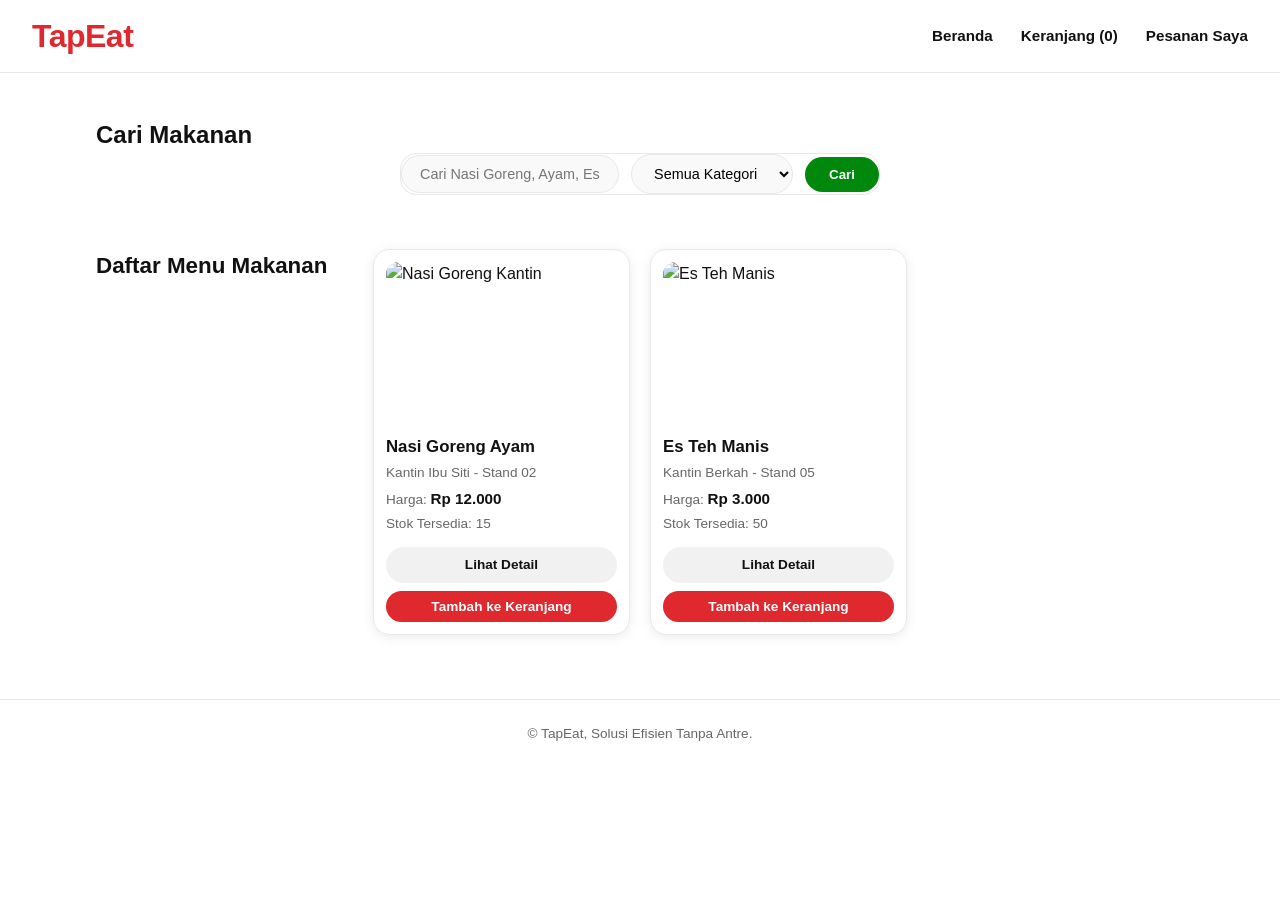
==== index.html @ 522747b7 "html dan css TapEat" ====
<!DOCTYPE html>
<html lang="id">
<head>
    <meta charset="UTF-8">
    <meta name="viewport" content="width=device-width, initial-scale=1.0">
    <title>Pre-Order Kantin Kampus</title>
    <link rel="stylesheet" href="Assets/style.css">
</head>
<body>

    <!-- Header & Navigasi -->
    <header>
        <h1>TapEat</h1>
        <nav>
            <ul>
                <li><a href="index.html">Beranda</a></li>
                <li><a href="keranjang.html">Keranjang (0)</a></li>
                <li><a href="status.html">Pesanan Saya</a></li>
            </ul>
        </nav>
    </header>

    <hr>

    <!-- Main Content -->
    <main>
        <!-- Fitur Search & Filter -->
        <section id="search-filter">
            <h2>Cari Makanan</h2>
            <form>
                <input type="text" placeholder="Cari Nasi Goreng, Ayam, Es Teh...">
                <select name="kategori">
                    <option value="">Semua Kategori</option>
                    <option value="makanan-berat">Makanan Berat</option>
                    <option value="camilan">Camilan</option>
                    <option value="minuman">Minuman</option>
                </select>
                <button type="submit">Cari</button>
            </form>
        </section>

        <br>

        <!-- Daftar Makanan / Katalog -->
        <section id="daftar-makanan">
            <h2>Daftar Menu Makanan</h2>

            <!-- Card Makanan 1 -->
            <article class="food-card">
                <img src="https://via.placeholder.com/150" alt="Nasi Goreng Kantin">
                <h3>Nasi Goreng Ayam</h3>
                <p>Kantin Ibu Siti - Stand 02</p>
                <p>Harga: <strong>Rp 12.000</strong></p>
                <p>Stok Tersedia: 15</p>
                <a href="detail.html">Lihat Detail</a>
                <button type="button">Tambah ke Keranjang</button>
            </article>

            <hr>

            <!-- Card Makanan 2 -->
            <article class="food-card">
                <img src="https://via.placeholder.com/150" alt="Es Teh Manis">
                <h3>Es Teh Manis</h3>
                <p>Kantin Berkah - Stand 05</p>
                <p>Harga: <strong>Rp 3.000</strong></p>
                <p>Stok Tersedia: 50</p>
                <a href="detail.html">Lihat Detail</a>
                <button type="button">Tambah ke Keranjang</button>
            </article>
        </section>
    </main>

    <hr>

    <!-- Footer -->
    <footer>
        <p>&copy; TapEat, Solusi Efisien Tanpa Antre.</p>
    </footer>

</body>
</html>
---- Assets/style.css ----
* {
    margin: 0;
    padding: 0;
    box-sizing: border-box;
    font-family: -apple-system, BlinkMacSystemFont, "Segoe UI", Roboto, Helvetica, Arial, sans-serif;
}

:root {
    --primary-red: #e0292e;       
    --green-accent: #00880c;     
    --text-main: #111111;
    --text-muted: #676767;
    --bg-page: #ffffff;
    --bg-card: #ffffff;
    --border-light: #e8e8e8;
    --shadow-soft: 0 2px 12px rgba(0, 0, 0, 0.08);
}

body {
    background-color: var(--bg-page);
    color: var(--text-main);
    line-height: 1.5;
}

main {
    max-width: 1120px;
    margin: 0 auto;
    padding: 24px 16px;
}

hr {
    display: none; 
}


header {
    background-color: #ffffff;
    padding: 12px 32px;
    border-bottom: 1px solid var(--border-light);
    display: flex;
    justify-content: space-between;
    align-items: center;
    position: sticky;
    top: 0;
    z-index: 100;
}

header h1 {
    color: var(--primary-red);
    font-size: 2 rem;
    font-weight: 800;
    letter-spacing: -0.5px;
}

nav ul {
    display: flex;
    list-style: none;
    gap: 28px;
    align-items: center;
}

nav a {
    text-decoration: none;
    color: var(--text-main);
    font-weight: 600;
    font-size: 0.95rem;
    padding-bottom: 4px;
}

nav a:hover {
    color: var(--primary-red);
    border-bottom: 2px solid var(--primary-red);
}

#search-filter {
    margin: 20px 0 30px 0;
}

#search-filter form {
    display: flex;
    gap: 12px;
    align-items: center;
    background: transparent;
    padding: 0;
    box-shadow: none;
}

input[type="text"],
select {
    padding: 10px 18px;
    border: 1px solid var(--border-light);
    border-radius: 24px; /* Sudut membulat */
    font-size: 0.9rem;
    background-color: #f9f9f9;
    outline: none;
    transition: all 0.2s ease;
}

input[type="text"]:focus,
select:focus {
    background-color: #ffffff;
    border-color: var(--text-muted);
}

#search-filter input[type="text"] {
    flex: 1;
}

#search-filter button {
    background-color: var(--green-accent);
    color: #ffffff;
    border: none;
    padding: 10px 24px;
    border-radius: 24px;
    font-weight: 700;
    cursor: pointer;
}

#daftar-makanan h2 {
    font-size: 1.4rem;
    font-weight: 700;
    margin-bottom: 20px;
}

#daftar-makanan {
    display: grid;
    grid-template-columns: repeat(auto-fill, minmax(240px, 1fr));
    gap: 20px;
}

.food-card {
    background: var(--bg-card);
    border: 1px solid var(--border-light);
    border-radius: 16px; /* Sudut melengkung halus */
    padding: 12px;
    display: flex;
    flex-direction: column;
    box-shadow: var(--shadow-soft);
    transition: transform 0.2s ease;
}

.food-card:hover {
    transform: translateY(-4px);
}

.food-card img {
    width: 100%;
    height: 160px;
    object-fit: cover;
    border-radius: 12px;
    margin-bottom: 12px;
}

.food-card h3 {
    font-size: 1.05rem;
    font-weight: 700;
    color: var(--text-main);
    margin-bottom: 4px;
}

.food-card p {
    font-size: 0.85rem;
    color: var(--text-muted);
    margin-bottom: 4px;
}

.food-card p strong {
    color: var(--text-main);
    font-size: 0.95rem;
}

/* Tombol Aksi di Card */
.food-card a,
.food-card button {
    margin-top: 8px;
    text-align: center;
    padding: 8px 12px;
    border-radius: 20px;
    font-size: 0.85rem;
    font-weight: 600;
    text-decoration: none;
    cursor: pointer;
}

.food-card a {
    background-color: #f1f1f1;
    color: var(--text-main);
}

.food-card button {
    background-color: var(--primary-red);
    color: #ffffff;
    border: none;
}


form {
    background-color: #ffffff;
    padding: 24px;
    border-radius: 16px;
    border: 1px solid var(--border-light);
    box-shadow: var(--shadow-soft);
    max-width: 480px;
    margin: 0 auto;
}

form label {
    font-size: 0.85rem;
    font-weight: 600;
    color: var(--text-muted);
}

input[type="email"],
input[type="password"],
input[type="tel"],
input[type="number"],
input[type="time"],
textarea {
    width: 100%;
    padding: 10px 14px;
    margin-top: 6px;
    border: 1px solid var(--border-light);
    border-radius: 8px;
    font-size: 0.95rem;
    outline: none;
}


table {
    width: 100%;
    border-collapse: collapse;
    background: #ffffff;
    border-radius: 12px;
    overflow: hidden;
    border: 1px solid var(--border-light);
    box-shadow: var(--shadow-soft);
    margin-top: 16px;
}

th, td {
    padding: 14px 16px;
    text-align: left;
    font-size: 0.9rem;
    border-bottom: 1px solid var(--border-light);
}

th {
    background-color: #f8f8f8;
    color: var(--text-muted);
    font-weight: 700;
}

mark {
    background-color: #fff0f0;
    color: var(--primary-red);
    padding: 4px 10px;
    border-radius: 12px;
    font-weight: 600;
    font-size: 0.8rem;
}

footer {
    text-align: center;
    padding: 24px;
    font-size: 0.85rem;
    color: var(--text-muted);
    border-top: 1px solid var(--border-light);
    margin-top: 40px;
}
 /* ==========================================
   8. TAMPILAN KHUSUS HALAMAN LOGIN & REGISTER
   ========================================== */
.login-container {
    max-width: 400px;
    margin: 60px auto;
    padding: 32px 24px;
    background: #ffffff;
    border-radius: 16px;
    border: 1px solid var(--border-light);
    box-shadow: var(--shadow-soft);
    text-align: center;
}

.login-container h2 {
    font-size: 1.5rem;
    font-weight: 700;
    margin-bottom: 20px;
    color: var(--text-main);
}

.login-container form {
    box-shadow: none;
    border: none;
    padding: 0;
    max-width: 100%;
    text-align: left;
}

.login-container form div {
    margin-bottom: 16px;
}

.login-container label {
    display: block;
    font-size: 0.85rem;
    font-weight: 600;
    margin-bottom: 6px;
    color: var(--text-muted);
}

.login-container button {
    width: 100%;
    padding: 12px;
    border-radius: 24px;
    background-color: var(--primary-red);
    color: #ffffff;
    font-weight: 700;
    font-size: 0.95rem;
    border: none;
    cursor: pointer;
    margin-top: 10px;
}

.login-container p {
    margin-top: 16px;
    font-size: 0.85rem;
    color: var(--text-muted);
}

.login-container p a {
    color: var(--green-accent);
    font-weight: 600;
    text-decoration: none;
}

/* ==========================================
   9. TAMPILAN KHUSUS HALAMAN KERANJANG
   ========================================== */
.cart-section {
    background: #ffffff;
    border-radius: 16px;
    border: 1px solid var(--border-light);
    padding: 24px;
    box-shadow: var(--shadow-soft);
    margin-bottom: 24px;
}

.cart-section h2, 
.cart-section h3 {
    font-size: 1.25rem;
    font-weight: 700;
    margin-bottom: 16px;
}

/* Penyesuaian Tabel Keranjang */
.cart-table {
    box-shadow: none;
    border: none;
    margin-top: 0;
}

.cart-table th {
    background-color: #f8f8f8;
    color: var(--text-muted);
    font-weight: 600;
    border-bottom: 1px solid var(--border-light);
}

.cart-table td {
    vertical-align: middle;
}

/* Tombol Hapus di Keranjang */
.btn-delete {
    background-color: #fff0f0;
    color: var(--primary-red);
    border: 1px solid var(--primary-red);
    padding: 6px 12px;
    border-radius: 16px;
    font-size: 0.8rem;
    font-weight: 600;
    cursor: pointer;
}

.btn-delete:hover {
    background-color: var(--primary-red);
    color: #ffffff;
}

/* Form Pre-Order & Pengambilan */
.checkout-form {
    display: grid;
    grid-template-columns: 1fr 1fr;
    gap: 16px;
    box-shadow: none;
    border: none;
    padding: 0;
    max-width: 100%;
}

.checkout-form .form-group-full {
    grid-column: span 2;
}

.checkout-form button[type="submit"] {
    grid-column: span 2;
    background-color: var(--green-accent);
    color: #ffffff;
    padding: 12px;
    border-radius: 24px;
    font-size: 1rem;
    font-weight: 700;
    border: none;
    cursor: pointer;
    margin-top: 10px;
}

/* ==========================================
   10. TAMPILAN KHUSUS HALAMAN DETAIL MAKANAN
   ========================================== */
.detail-container {
    background: #ffffff;
    border-radius: 16px;
    border: 1px solid var(--border-light);
    padding: 24px;
    box-shadow: var(--shadow-soft);
    max-width: 800px;
    margin: 20px auto;
}

.detail-card {
    display: grid;
    grid-template-columns: 300px 1fr;
    gap: 24px;
    align-items: start;
}

.detail-card img {
    width: 100%;
    height: 250px;
    object-fit: cover;
    border-radius: 12px;
}

.detail-info h2 {
    font-size: 1.5rem;
    font-weight: 700;
    margin-bottom: 8px;
    color: var(--text-main);
}

.detail-info p {
    font-size: 0.9rem;
    color: var(--text-muted);
    margin-bottom: 6px;
}

.detail-info p strong {
    color: var(--text-main);
}

.detail-info .price {
    font-size: 1.25rem;
    font-weight: 700;
    color: var(--primary-red);
    margin: 12px 0;
}

/* Form Pemesanan di Detail */
.detail-form {
    margin-top: 16px;
    padding: 0;
    box-shadow: none;
    border: none;
    max-width: 100%;
}

.detail-form .form-group {
    margin-bottom: 12px;
}

.detail-form label {
    display: block;
    font-size: 0.85rem;
    font-weight: 600;
    color: var(--text-muted);
    margin-bottom: 4px;
}

.detail-form button[type="submit"] {
    width: 100%;
    background-color: var(--primary-red);
    color: #ffffff;
    padding: 12px;
    border-radius: 24px;
    font-size: 0.95rem;
    font-weight: 700;
    border: none;
    cursor: pointer;
    margin-top: 10px;
}

/* Responsif untuk Layar HP */
@media (max-width: 600px) {
    .detail-card {
        grid-template-columns: 1fr;
    }
}

/*untuk register page
/* Meratakan teks tombol dan link di bawah form ke tengah */
.login-container p {
    margin-top: 16px;
    font-size: 0.85rem;
    color: var(--text-muted);
    text-align: center; /* Memastikan teks link "Sudah punya akun" di tengah */
}

.login-container h2 {
    font-size: 1.5rem;
    font-weight: 700;
    margin-bottom: 20px;
    color: var(--text-main);
    text-align: center; /* Memastikan judul "Pendaftaran Mahasiswa" di tengah */
}

/* ==========================================
   11. TAMPILAN KHUSUS HALAMAN STATUS PESANAN
   ========================================== */
.status-container {
    background: #ffffff;
    border-radius: 16px;
    border: 1px solid var(--border-light);
    padding: 24px;
    box-shadow: var(--shadow-soft);
    max-width: 850px;
    margin: 20px auto;
}

.status-card {
    border: 1px solid var(--border-light);
    border-radius: 12px;
    padding: 20px;
    margin-bottom: 20px;
    background-color: #fafafa;
}

.status-header {
    display: flex;
    justify-content: space-between;
    align-items: center;
    border-bottom: 1px solid var(--border-light);
    padding-bottom: 12px;
    margin-bottom: 12px;
}

.status-header h3 {
    font-size: 1.1rem;
    font-weight: 700;
}

/* Badge Status Pesanan */
.badge-status {
    padding: 6px 14px;
    border-radius: 20px;
    font-size: 0.8rem;
    font-weight: 700;
}

.badge-pending {
    background-color: #fff3cd;
    color: #856404;
}

.badge-process {
    background-color: #cce5ff;
    color: #004085;
}

.badge-ready {
    background-color: #d4edda;
    color: #155724;
}

.badge-completed {
    background-color: #e2e3e5;
    color: #383d41;
}

/* Timeline/Langkah-Langkah Pesanan */
.order-steps {
    display: flex;
    justify-content: space-between;
    margin: 20px 0;
    position: relative;
}

.step-item {
    text-align: center;
    flex: 1;
    font-size: 0.85rem;
    color: var(--text-muted);
    font-weight: 600;
}

.step-item.active {
    color: var(--green-accent);
}

.step-item .icon {
    width: 32px;
    height: 32px;
    background-color: #e0e0e0;
    border-radius: 50%;
    display: flex;
    align-items: center;
    justify-content: center;
    margin: 0 auto 8px auto;
    font-weight: 700;
    color: #ffffff;
}

.step-item.active .icon {
    background-color: var(--green-accent);
}

/* Detail Rincian Pesanan */
.order-detail-list {
    margin-top: 12px;
    font-size: 0.9rem;
}

.order-detail-list p {
    margin-bottom: 4px;
    color: var(--text-muted);
}

.order-detail-list p strong {
    color: var(--text-main);
}
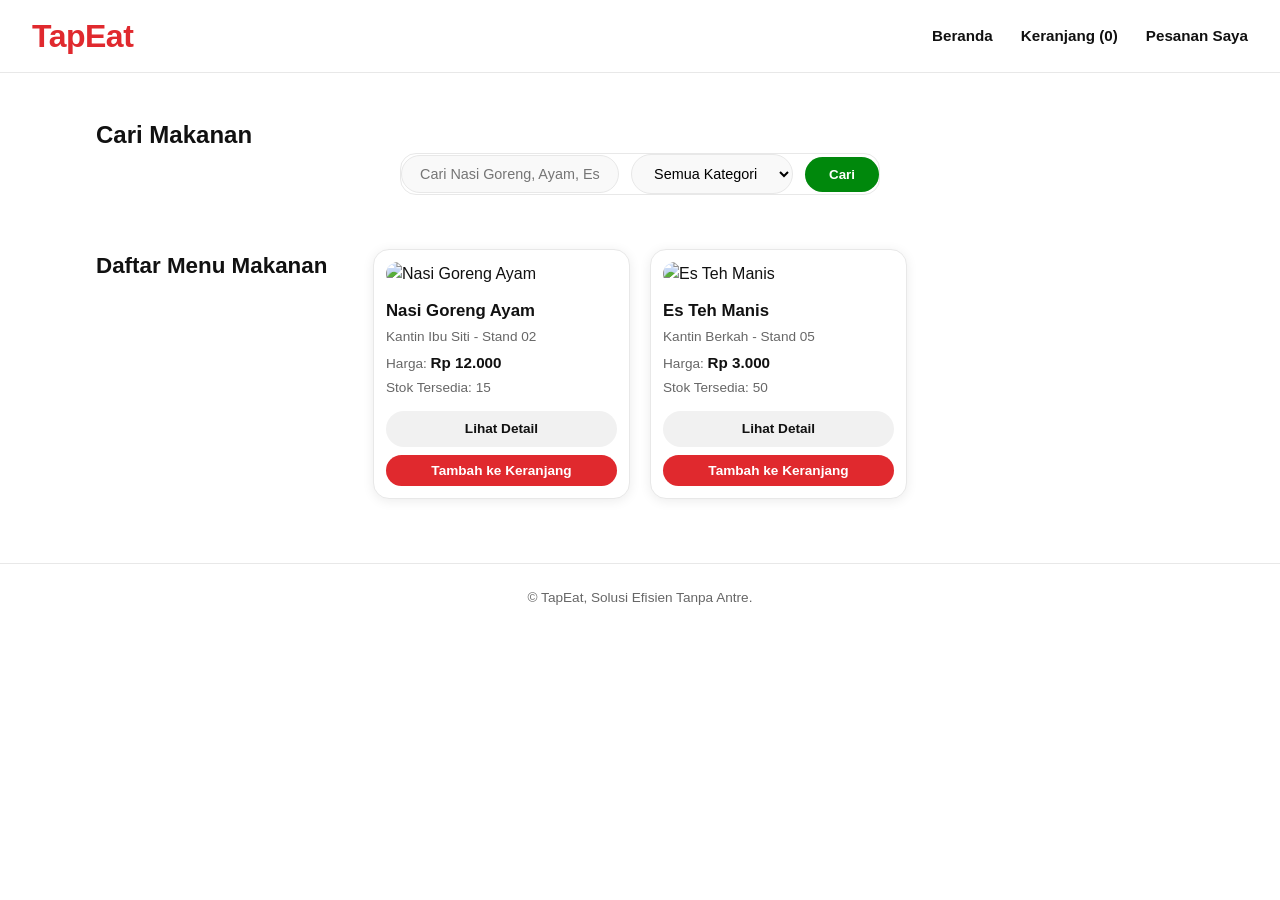
==== commit 0ccba9b6: "revisi dikit" ====
--- a/index.html
+++ b/index.html
@@ -44,10 +44,11 @@
         <!-- Daftar Makanan / Katalog -->
         <section id="daftar-makanan">
             <h2>Daftar Menu Makanan</h2>
-
-            <!-- Card Makanan 1 -->
+            
             <article class="food-card">
-                <img src="https://via.placeholder.com/150" alt="Nasi Goreng Kantin">
+                <figure class="food-image">
+            <img src="assets/images/nasiGoreng.jpg" alt="Nasi Goreng Ayam">
+                </figure>
                 <h3>Nasi Goreng Ayam</h3>
                 <p>Kantin Ibu Siti - Stand 02</p>
                 <p>Harga: <strong>Rp 12.000</strong></p>
@@ -58,9 +59,10 @@
 
             <hr>
 
-            <!-- Card Makanan 2 -->
             <article class="food-card">
-                <img src="https://via.placeholder.com/150" alt="Es Teh Manis">
+                <figure class="food-image">
+                <img src="assets/images/EstehManis.jpg" alt="Es Teh Manis">
+                </figure>
                 <h3>Es Teh Manis</h3>
                 <p>Kantin Berkah - Stand 05</p>
                 <p>Harga: <strong>Rp 3.000</strong></p>
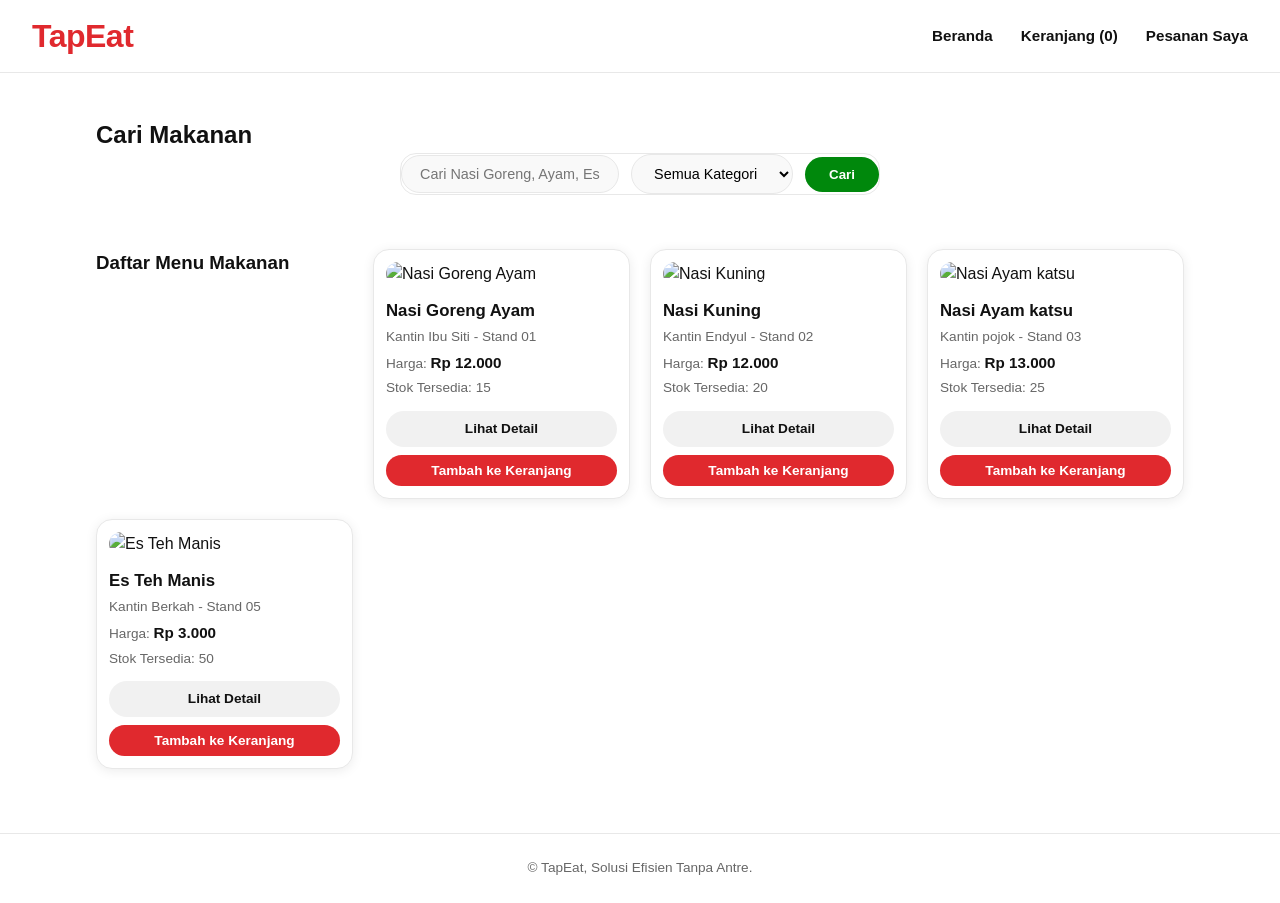
==== commit 5873c274: "revisi dikitt" ====
--- a/index.html
+++ b/index.html
@@ -43,22 +43,45 @@
 
         <!-- Daftar Makanan / Katalog -->
         <section id="daftar-makanan">
-            <h2>Daftar Menu Makanan</h2>
-            
+            <h3>Daftar Menu Makanan</h3>
+
             <article class="food-card">
                 <figure class="food-image">
             <img src="assets/images/nasiGoreng.jpg" alt="Nasi Goreng Ayam">
                 </figure>
                 <h3>Nasi Goreng Ayam</h3>
-                <p>Kantin Ibu Siti - Stand 02</p>
+                <p>Kantin Ibu Siti - Stand 01</p>
                 <p>Harga: <strong>Rp 12.000</strong></p>
                 <p>Stok Tersedia: 15</p>
                 <a href="detail.html">Lihat Detail</a>
                 <button type="button">Tambah ke Keranjang</button>
             </article>
 
+            <article class="food-card">
+                <figure class="food-image">
+            <img src="assets/images/nasiKuning.jpg" alt="Nasi Kuning">
+                </figure>
+                <h3>Nasi Kuning </h3>
+                <p>Kantin Endyul - Stand 02 </p>
+                <p>Harga: <strong>Rp 12.000</strong></p>
+                <p>Stok Tersedia: 20</p>
+                <a href="detail.html">Lihat Detail</a>
+                <button type="button">Tambah ke Keranjang</button>
+            </article>
+
+            <article class="food-card">
+                <figure class="food-image">
+            <img src="assets/images/nasiAyamKatsu.jpg" alt="Nasi Ayam katsu">
+                </figure>
+                <h3>Nasi Ayam katsu</h3>
+                <p>Kantin pojok - Stand 03</p>
+                <p>Harga: <strong>Rp 13.000</strong></p>
+                <p>Stok Tersedia: 25</p>
+                <a href="detail.html">Lihat Detail</a>
+                <button type="button">Tambah ke Keranjang</button>
+            </article>
+
             <hr>
-
             <article class="food-card">
                 <figure class="food-image">
                 <img src="assets/images/EstehManis.jpg" alt="Es Teh Manis">
--- a/Assets/style.css
+++ b/Assets/style.css
@@ -353,7 +353,7 @@
     margin-bottom: 16px;
 }
 
-/* Penyesuaian Tabel Keranjang */
+/* Keranjang */
 .cart-table {
     box-shadow: none;
     border: none;
@@ -371,7 +371,7 @@
     vertical-align: middle;
 }
 
-/* Tombol Hapus di Keranjang */
+/* Hapus Keranjang */
 .btn-delete {
     background-color: #fff0f0;
     color: var(--primary-red);
@@ -416,9 +416,7 @@
     margin-top: 10px;
 }
 
-/* ==========================================
-   10. TAMPILAN KHUSUS HALAMAN DETAIL MAKANAN
-   ========================================== */
+/* 10. TAMPILAN KHUSUS HALAMAN DETAIL MAKANAN */
 .detail-container {
     background: #ffffff;
     border-radius: 16px;
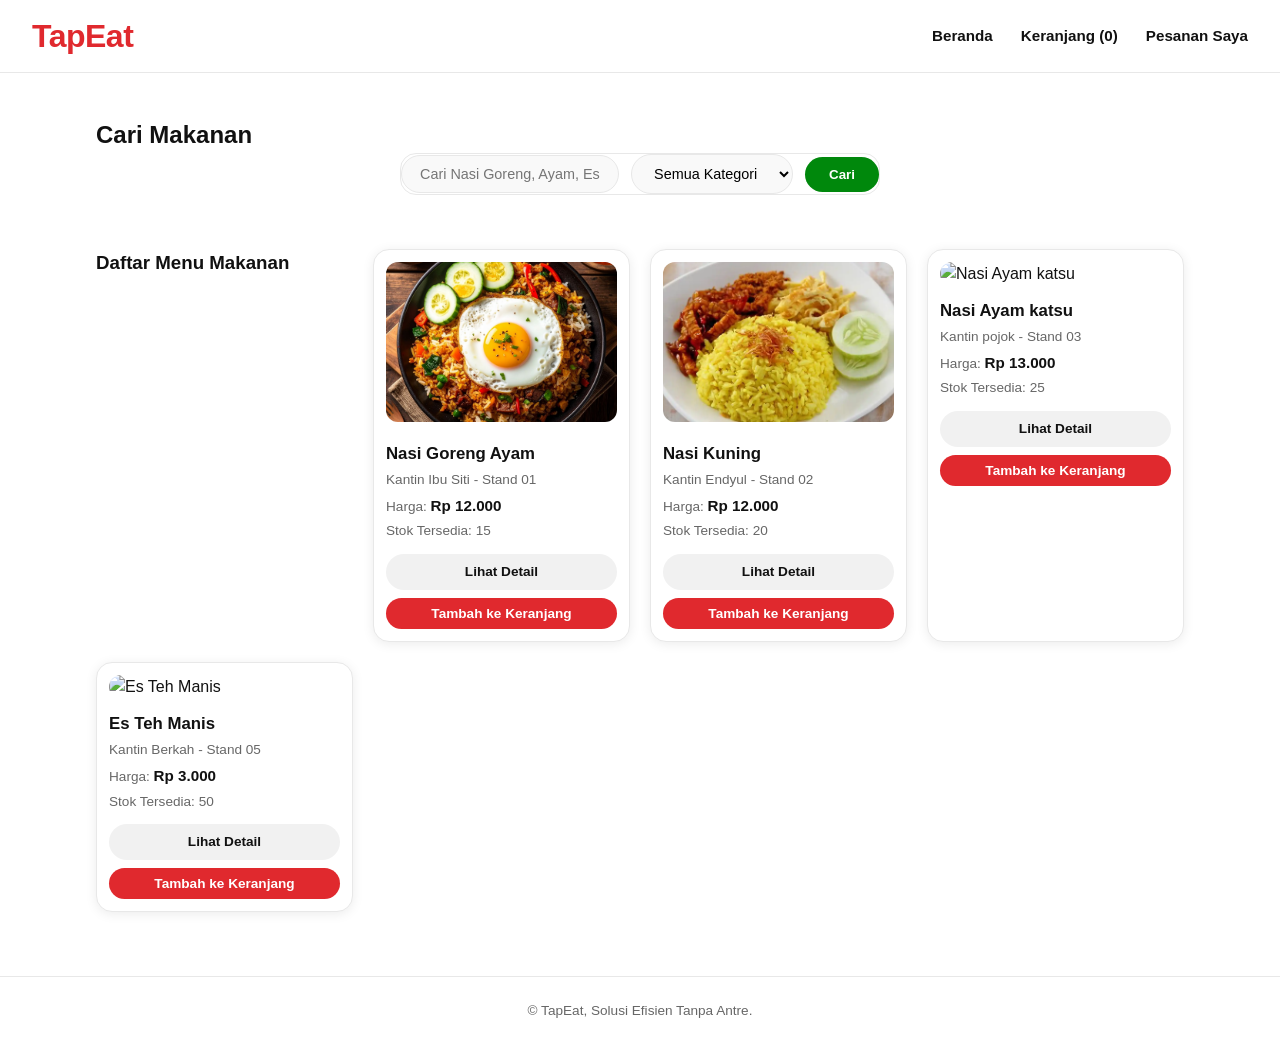
==== commit bbe79cea: "Tree Update Perubahan di tree directory. Sebagian code html diupdate untuk menyesuaikan perubahan te" ====
--- a/index.html
+++ b/index.html
@@ -4,7 +4,7 @@
     <meta charset="UTF-8">
     <meta name="viewport" content="width=device-width, initial-scale=1.0">
     <title>Pre-Order Kantin Kampus</title>
-    <link rel="stylesheet" href="Assets/style.css">
+    <link rel="stylesheet" href="src/css/style.css">
 </head>
 <body>
 
@@ -14,8 +14,8 @@
         <nav>
             <ul>
                 <li><a href="index.html">Beranda</a></li>
-                <li><a href="keranjang.html">Keranjang (0)</a></li>
-                <li><a href="status.html">Pesanan Saya</a></li>
+                <li><a href="src/html/keranjang.html">Keranjang (0)</a></li>
+                <li><a href="/src/html/status.html">Pesanan Saya</a></li>
             </ul>
         </nav>
     </header>
@@ -47,25 +47,25 @@
 
             <article class="food-card">
                 <figure class="food-image">
-            <img src="assets/images/nasiGoreng.jpg" alt="Nasi Goreng Ayam">
+            <img src="Assets/images/nasiGoreng.jpg" alt="Nasi Goreng Ayam">
                 </figure>
                 <h3>Nasi Goreng Ayam</h3>
                 <p>Kantin Ibu Siti - Stand 01</p>
                 <p>Harga: <strong>Rp 12.000</strong></p>
                 <p>Stok Tersedia: 15</p>
-                <a href="detail.html">Lihat Detail</a>
+                <a href="src/html/detail.html">Lihat Detail</a>
                 <button type="button">Tambah ke Keranjang</button>
             </article>
 
             <article class="food-card">
                 <figure class="food-image">
-            <img src="assets/images/nasiKuning.jpg" alt="Nasi Kuning">
+            <img src="Assets/images/nasiKuning.jpg" alt="Nasi Kuning">
                 </figure>
                 <h3>Nasi Kuning </h3>
                 <p>Kantin Endyul - Stand 02 </p>
                 <p>Harga: <strong>Rp 12.000</strong></p>
                 <p>Stok Tersedia: 20</p>
-                <a href="detail.html">Lihat Detail</a>
+                <a href="src/html/detail.html">Lihat Detail</a>
                 <button type="button">Tambah ke Keranjang</button>
             </article>
 
@@ -77,7 +77,7 @@
                 <p>Kantin pojok - Stand 03</p>
                 <p>Harga: <strong>Rp 13.000</strong></p>
                 <p>Stok Tersedia: 25</p>
-                <a href="detail.html">Lihat Detail</a>
+                <a href="src/html/detail.html">Lihat Detail</a>
                 <button type="button">Tambah ke Keranjang</button>
             </article>
 
@@ -90,7 +90,7 @@
                 <p>Kantin Berkah - Stand 05</p>
                 <p>Harga: <strong>Rp 3.000</strong></p>
                 <p>Stok Tersedia: 50</p>
-                <a href="detail.html">Lihat Detail</a>
+                <a href="src/html/detail.html">Lihat Detail</a>
                 <button type="button">Tambah ke Keranjang</button>
             </article>
         </section>
--- a/src/css/style.css
+++ b/src/css/style.css
@@ -0,0 +1,639 @@
+
+* {
+    margin: 0;
+    padding: 0;
+    box-sizing: border-box;
+    font-family: -apple-system, BlinkMacSystemFont, "Segoe UI", Roboto, Helvetica, Arial, sans-serif;
+}
+
+:root {
+    --primary-red: #e0292e;       
+    --green-accent: #00880c;     
+    --text-main: #111111;
+    --text-muted: #676767;
+    --bg-page: #ffffff;
+    --bg-card: #ffffff;
+    --border-light: #e8e8e8;
+    --shadow-soft: 0 2px 12px rgba(0, 0, 0, 0.08);
+}
+
+body {
+    background-color: var(--bg-page);
+    color: var(--text-main);
+    line-height: 1.5;
+}
+
+main {
+    max-width: 1120px;
+    margin: 0 auto;
+    padding: 24px 16px;
+}
+
+hr {
+    display: none; 
+}
+
+
+header {
+    background-color: #ffffff;
+    padding: 12px 32px;
+    border-bottom: 1px solid var(--border-light);
+    display: flex;
+    justify-content: space-between;
+    align-items: center;
+    position: sticky;
+    top: 0;
+    z-index: 100;
+}
+
+header h1 {
+    color: var(--primary-red);
+    font-size: 2 rem;
+    font-weight: 800;
+    letter-spacing: -0.5px;
+}
+
+nav ul {
+    display: flex;
+    list-style: none;
+    gap: 28px;
+    align-items: center;
+}
+
+nav a {
+    text-decoration: none;
+    color: var(--text-main);
+    font-weight: 600;
+    font-size: 0.95rem;
+    padding-bottom: 4px;
+}
+
+nav a:hover {
+    color: var(--primary-red);
+    border-bottom: 2px solid var(--primary-red);
+}
+
+#search-filter {
+    margin: 20px 0 30px 0;
+}
+
+#search-filter form {
+    display: flex;
+    gap: 12px;
+    align-items: center;
+    background: transparent;
+    padding: 0;
+    box-shadow: none;
+}
+
+input[type="text"],
+select {
+    padding: 10px 18px;
+    border: 1px solid var(--border-light);
+    border-radius: 24px; /* Sudut membulat */
+    font-size: 0.9rem;
+    background-color: #f9f9f9;
+    outline: none;
+    transition: all 0.2s ease;
+}
+
+input[type="text"]:focus,
+select:focus {
+    background-color: #ffffff;
+    border-color: var(--text-muted);
+}
+
+#search-filter input[type="text"] {
+    flex: 1;
+}
+
+#search-filter button {
+    background-color: var(--green-accent);
+    color: #ffffff;
+    border: none;
+    padding: 10px 24px;
+    border-radius: 24px;
+    font-weight: 700;
+    cursor: pointer;
+}
+
+#daftar-makanan h2 {
+    font-size: 1.4rem;
+    font-weight: 700;
+    margin-bottom: 20px;
+}
+
+#daftar-makanan {
+    display: grid;
+    grid-template-columns: repeat(auto-fill, minmax(240px, 1fr));
+    gap: 20px;
+}
+
+.food-card {
+    background: var(--bg-card);
+    border: 1px solid var(--border-light);
+    border-radius: 16px; /* Sudut melengkung halus */
+    padding: 12px;
+    display: flex;
+    flex-direction: column;
+    box-shadow: var(--shadow-soft);
+    transition: transform 0.2s ease;
+}
+
+.food-card:hover {
+    transform: translateY(-4px);
+}
+
+.food-card img {
+    width: 100%;
+    height: 160px;
+    object-fit: cover;
+    border-radius: 12px;
+    margin-bottom: 12px;
+}
+
+.food-card h3 {
+    font-size: 1.05rem;
+    font-weight: 700;
+    color: var(--text-main);
+    margin-bottom: 4px;
+}
+
+.food-card p {
+    font-size: 0.85rem;
+    color: var(--text-muted);
+    margin-bottom: 4px;
+}
+
+.food-card p strong {
+    color: var(--text-main);
+    font-size: 0.95rem;
+}
+
+/* Tombol Aksi di Card */
+.food-card a,
+.food-card button {
+    margin-top: 8px;
+    text-align: center;
+    padding: 8px 12px;
+    border-radius: 20px;
+    font-size: 0.85rem;
+    font-weight: 600;
+    text-decoration: none;
+    cursor: pointer;
+}
+
+.food-card a {
+    background-color: #f1f1f1;
+    color: var(--text-main);
+}
+
+.food-card button {
+    background-color: var(--primary-red);
+    color: #ffffff;
+    border: none;
+}
+
+
+form {
+    background-color: #ffffff;
+    padding: 24px;
+    border-radius: 16px;
+    border: 1px solid var(--border-light);
+    box-shadow: var(--shadow-soft);
+    max-width: 480px;
+    margin: 0 auto;
+}
+
+form label {
+    font-size: 0.85rem;
+    font-weight: 600;
+    color: var(--text-muted);
+}
+
+input[type="email"],
+input[type="password"],
+input[type="tel"],
+input[type="number"],
+input[type="time"],
+textarea {
+    width: 100%;
+    padding: 10px 14px;
+    margin-top: 6px;
+    border: 1px solid var(--border-light);
+    border-radius: 8px;
+    font-size: 0.95rem;
+    outline: none;
+}
+
+
+table {
+    width: 100%;
+    border-collapse: collapse;
+    background: #ffffff;
+    border-radius: 12px;
+    overflow: hidden;
+    border: 1px solid var(--border-light);
+    box-shadow: var(--shadow-soft);
+    margin-top: 16px;
+}
+
+th, td {
+    padding: 14px 16px;
+    text-align: left;
+    font-size: 0.9rem;
+    border-bottom: 1px solid var(--border-light);
+}
+
+th {
+    background-color: #f8f8f8;
+    color: var(--text-muted);
+    font-weight: 700;
+}
+
+mark {
+    background-color: #fff0f0;
+    color: var(--primary-red);
+    padding: 4px 10px;
+    border-radius: 12px;
+    font-weight: 600;
+    font-size: 0.8rem;
+}
+
+footer {
+    text-align: center;
+    padding: 24px;
+    font-size: 0.85rem;
+    color: var(--text-muted);
+    border-top: 1px solid var(--border-light);
+    margin-top: 40px;
+}
+ /* ==========================================
+   8. TAMPILAN KHUSUS HALAMAN LOGIN & REGISTER
+   ========================================== */
+.login-container {
+    max-width: 400px;
+    margin: 60px auto;
+    padding: 32px 24px;
+    background: #ffffff;
+    border-radius: 16px;
+    border: 1px solid var(--border-light);
+    box-shadow: var(--shadow-soft);
+    text-align: center;
+}
+
+.login-container h2 {
+    font-size: 1.5rem;
+    font-weight: 700;
+    margin-bottom: 20px;
+    color: var(--text-main);
+}
+
+.login-container form {
+    box-shadow: none;
+    border: none;
+    padding: 0;
+    max-width: 100%;
+    text-align: left;
+}
+
+.login-container form div {
+    margin-bottom: 16px;
+}
+
+.login-container label {
+    display: block;
+    font-size: 0.85rem;
+    font-weight: 600;
+    margin-bottom: 6px;
+    color: var(--text-muted);
+}
+
+.login-container button {
+    width: 100%;
+    padding: 12px;
+    border-radius: 24px;
+    background-color: var(--primary-red);
+    color: #ffffff;
+    font-weight: 700;
+    font-size: 0.95rem;
+    border: none;
+    cursor: pointer;
+    margin-top: 10px;
+}
+
+.login-container p {
+    margin-top: 16px;
+    font-size: 0.85rem;
+    color: var(--text-muted);
+}
+
+.login-container p a {
+    color: var(--green-accent);
+    font-weight: 600;
+    text-decoration: none;
+}
+
+/* ==========================================
+   9. TAMPILAN KHUSUS HALAMAN KERANJANG
+   ========================================== */
+.cart-section {
+    background: #ffffff;
+    border-radius: 16px;
+    border: 1px solid var(--border-light);
+    padding: 24px;
+    box-shadow: var(--shadow-soft);
+    margin-bottom: 24px;
+}
+
+.cart-section h2, 
+.cart-section h3 {
+    font-size: 1.25rem;
+    font-weight: 700;
+    margin-bottom: 16px;
+}
+
+/* Keranjang */
+.cart-table {
+    box-shadow: none;
+    border: none;
+    margin-top: 0;
+}
+
+.cart-table th {
+    background-color: #f8f8f8;
+    color: var(--text-muted);
+    font-weight: 600;
+    border-bottom: 1px solid var(--border-light);
+}
+
+.cart-table td {
+    vertical-align: middle;
+}
+
+/* Hapus Keranjang */
+.btn-delete {
+    background-color: #fff0f0;
+    color: var(--primary-red);
+    border: 1px solid var(--primary-red);
+    padding: 6px 12px;
+    border-radius: 16px;
+    font-size: 0.8rem;
+    font-weight: 600;
+    cursor: pointer;
+}
+
+.btn-delete:hover {
+    background-color: var(--primary-red);
+    color: #ffffff;
+}
+
+/* Form Pre-Order & Pengambilan */
+.checkout-form {
+    display: grid;
+    grid-template-columns: 1fr 1fr;
+    gap: 16px;
+    box-shadow: none;
+    border: none;
+    padding: 0;
+    max-width: 100%;
+}
+
+.checkout-form .form-group-full {
+    grid-column: span 2;
+}
+
+.checkout-form button[type="submit"] {
+    grid-column: span 2;
+    background-color: var(--green-accent);
+    color: #ffffff;
+    padding: 12px;
+    border-radius: 24px;
+    font-size: 1rem;
+    font-weight: 700;
+    border: none;
+    cursor: pointer;
+    margin-top: 10px;
+}
+
+/* 10. TAMPILAN KHUSUS HALAMAN DETAIL MAKANAN */
+.detail-container {
+    background: #ffffff;
+    border-radius: 16px;
+    border: 1px solid var(--border-light);
+    padding: 24px;
+    box-shadow: var(--shadow-soft);
+    max-width: 800px;
+    margin: 20px auto;
+}
+
+.detail-card {
+    display: grid;
+    grid-template-columns: 300px 1fr;
+    gap: 24px;
+    align-items: start;
+}
+
+.detail-card img {
+    width: 100%;
+    height: 250px;
+    object-fit: cover;
+    border-radius: 12px;
+}
+
+.detail-info h2 {
+    font-size: 1.5rem;
+    font-weight: 700;
+    margin-bottom: 8px;
+    color: var(--text-main);
+}
+
+.detail-info p {
+    font-size: 0.9rem;
+    color: var(--text-muted);
+    margin-bottom: 6px;
+}
+
+.detail-info p strong {
+    color: var(--text-main);
+}
+
+.detail-info .price {
+    font-size: 1.25rem;
+    font-weight: 700;
+    color: var(--primary-red);
+    margin: 12px 0;
+}
+
+/* Form Pemesanan di Detail */
+.detail-form {
+    margin-top: 16px;
+    padding: 0;
+    box-shadow: none;
+    border: none;
+    max-width: 100%;
+}
+
+.detail-form .form-group {
+    margin-bottom: 12px;
+}
+
+.detail-form label {
+    display: block;
+    font-size: 0.85rem;
+    font-weight: 600;
+    color: var(--text-muted);
+    margin-bottom: 4px;
+}
+
+.detail-form button[type="submit"] {
+    width: 100%;
+    background-color: var(--primary-red);
+    color: #ffffff;
+    padding: 12px;
+    border-radius: 24px;
+    font-size: 0.95rem;
+    font-weight: 700;
+    border: none;
+    cursor: pointer;
+    margin-top: 10px;
+}
+
+/* Responsif untuk Layar HP */
+@media (max-width: 600px) {
+    .detail-card {
+        grid-template-columns: 1fr;
+    }
+}
+
+/*untuk register page
+/* Meratakan teks tombol dan link di bawah form ke tengah */
+.login-container p {
+    margin-top: 16px;
+    font-size: 0.85rem;
+    color: var(--text-muted);
+    text-align: center; /* Memastikan teks link "Sudah punya akun" di tengah */
+}
+
+.login-container h2 {
+    font-size: 1.5rem;
+    font-weight: 700;
+    margin-bottom: 20px;
+    color: var(--text-main);
+    text-align: center; /* Memastikan judul "Pendaftaran Mahasiswa" di tengah */
+}
+
+/* ==========================================
+   11. TAMPILAN KHUSUS HALAMAN STATUS PESANAN
+   ========================================== */
+.status-container {
+    background: #ffffff;
+    border-radius: 16px;
+    border: 1px solid var(--border-light);
+    padding: 24px;
+    box-shadow: var(--shadow-soft);
+    max-width: 850px;
+    margin: 20px auto;
+}
+
+.status-card {
+    border: 1px solid var(--border-light);
+    border-radius: 12px;
+    padding: 20px;
+    margin-bottom: 20px;
+    background-color: #fafafa;
+}
+
+.status-header {
+    display: flex;
+    justify-content: space-between;
+    align-items: center;
+    border-bottom: 1px solid var(--border-light);
+    padding-bottom: 12px;
+    margin-bottom: 12px;
+}
+
+.status-header h3 {
+    font-size: 1.1rem;
+    font-weight: 700;
+}
+
+/* Badge Status Pesanan */
+.badge-status {
+    padding: 6px 14px;
+    border-radius: 20px;
+    font-size: 0.8rem;
+    font-weight: 700;
+}
+
+.badge-pending {
+    background-color: #fff3cd;
+    color: #856404;
+}
+
+.badge-process {
+    background-color: #cce5ff;
+    color: #004085;
+}
+
+.badge-ready {
+    background-color: #d4edda;
+    color: #155724;
+}
+
+.badge-completed {
+    background-color: #e2e3e5;
+    color: #383d41;
+}
+
+/* Timeline/Langkah-Langkah Pesanan */
+.order-steps {
+    display: flex;
+    justify-content: space-between;
+    margin: 20px 0;
+    position: relative;
+}
+
+.step-item {
+    text-align: center;
+    flex: 1;
+    font-size: 0.85rem;
+    color: var(--text-muted);
+    font-weight: 600;
+}
+
+.step-item.active {
+    color: var(--green-accent);
+}
+
+.step-item .icon {
+    width: 32px;
+    height: 32px;
+    background-color: #e0e0e0;
+    border-radius: 50%;
+    display: flex;
+    align-items: center;
+    justify-content: center;
+    margin: 0 auto 8px auto;
+    font-weight: 700;
+    color: #ffffff;
+}
+
+.step-item.active .icon {
+    background-color: var(--green-accent);
+}
+
+/* Detail Rincian Pesanan */
+.order-detail-list {
+    margin-top: 12px;
+    font-size: 0.9rem;
+}
+
+.order-detail-list p {
+    margin-bottom: 4px;
+    color: var(--text-muted);
+}
+
+.order-detail-list p strong {
+    color: var(--text-main);
+}
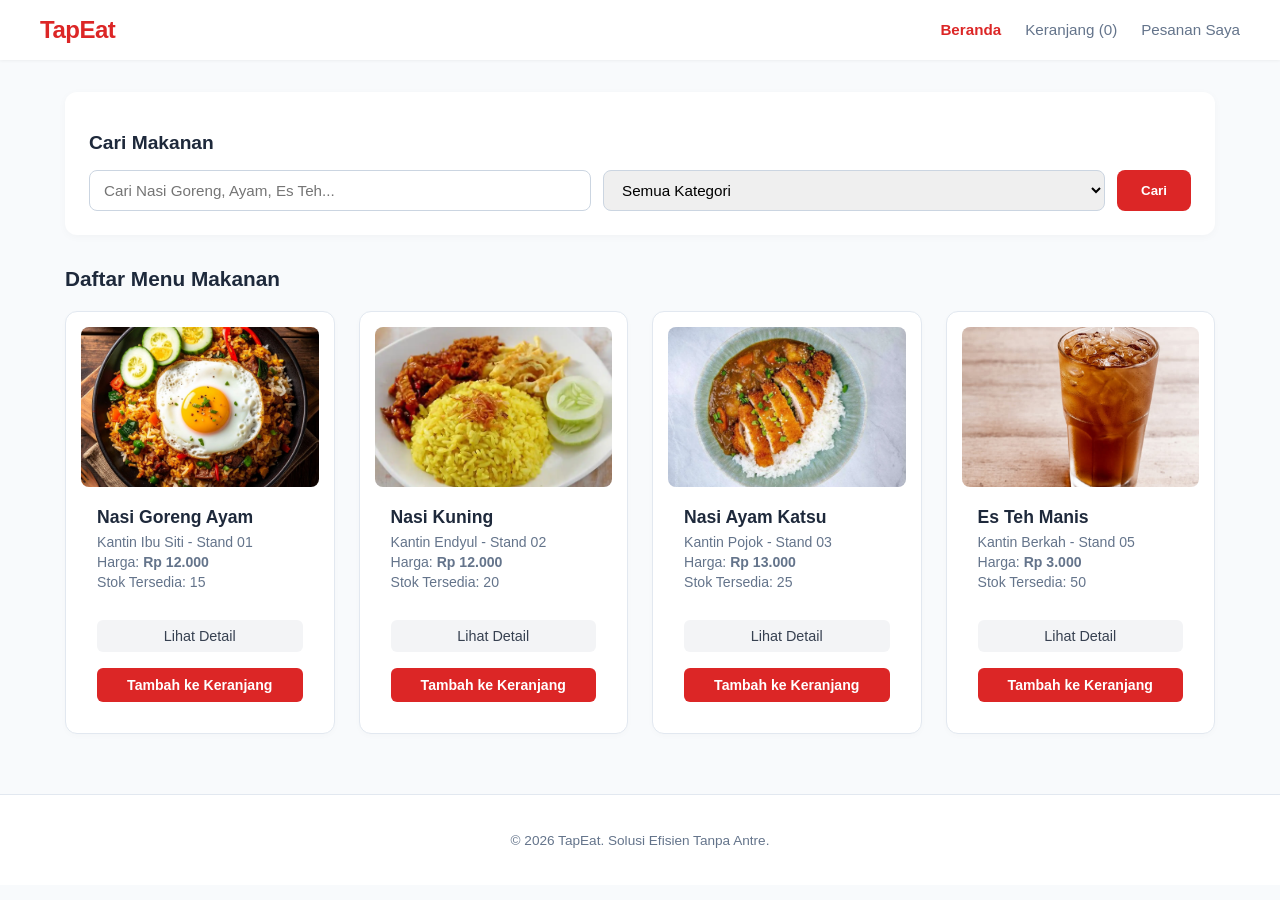
==== commit d88060da: "Update tampilan dan halaman makanan" ====
--- a/index.html
+++ b/index.html
@@ -3,8 +3,272 @@
 <head>
     <meta charset="UTF-8">
     <meta name="viewport" content="width=device-width, initial-scale=1.0">
-    <title>Pre-Order Kantin Kampus</title>
+    <title>TapEat - Pre-Order Kantin Kampus</title>
     <link rel="stylesheet" href="src/css/style.css">
+    <style>
+        :root {
+            --primary-color: #dc2626;
+            --primary-hover: #b91c1c;
+            --bg-body: #f8fafc;
+            --text-main: #1e293b;
+            --text-muted: #64748b;
+        }
+
+        body {
+            font-family: 'Segoe UI', Tahoma, Geneva, Verdana, sans-serif;
+            background-color: var(--bg-body);
+            color: var(--text-main);
+            margin: 0;
+            padding: 0;
+        }
+
+        header {
+            background-color: #ffffff;
+            padding: 16px 40px;
+            display: flex;
+            justify-content: space-between;
+            align-items: center;
+            box-shadow: 0 1px 3px rgba(0, 0, 0, 0.05);
+            position: sticky;
+            top: 0;
+            z-index: 100;
+        }
+
+        header h1 {
+            color: var(--primary-color);
+            font-size: 1.5rem;
+            font-weight: 700;
+            letter-spacing: -0.5px;
+            margin: 0;
+        }
+
+        header nav ul {
+            list-style: none;
+            display: flex;
+            gap: 24px;
+            margin: 0;
+            padding: 0;
+            align-items: center;
+        }
+
+        header nav ul li a {
+            text-decoration: none;
+            color: var(--text-muted);
+            font-weight: 500;
+            font-size: 0.95rem;
+            transition: color 0.2s;
+        }
+
+        header nav ul li a:hover {
+            color: var(--primary-color);
+        }
+
+        .main-container {
+            max-width: 1150px;
+            margin: 32px auto;
+            padding: 0 20px;
+        }
+
+        /* Search Section Card */
+        .search-section {
+            background: #ffffff;
+            padding: 24px;
+            border-radius: 12px;
+            box-shadow: 0 2px 8px rgba(0, 0, 0, 0.03);
+            margin-bottom: 32px;
+        }
+
+        .search-section h2 {
+            font-size: 1.2rem;
+            font-weight: 600;
+            margin-bottom: 16px;
+            color: var(--text-main);
+        }
+
+        .search-form {
+            display: flex;
+            gap: 12px;
+            flex-wrap: wrap;
+        }
+
+        .search-form input, .search-form select {
+            flex: 1;
+            min-width: 200px;
+            padding: 10px 14px;
+            border: 1px solid #cbd5e1;
+            border-radius: 8px;
+            font-size: 0.95rem;
+            outline: none;
+            transition: border-color 0.2s;
+        }
+
+        .search-form input:focus, .search-form select:focus {
+            border-color: var(--primary-color);
+        }
+
+        .search-form button {
+            background-color: var(--primary-color);
+            color: white;
+            border: none;
+            padding: 10px 24px;
+            border-radius: 8px;
+            font-weight: 600;
+            cursor: pointer;
+            transition: background-color 0.2s;
+        }
+
+        .search-form button:hover {
+            background-color: var(--primary-hover);
+        }
+
+        /* Katalog Menu */
+        .catalog-section h3 {
+            font-size: 1.3rem;
+            font-weight: 700;
+            margin-bottom: 20px;
+            color: var(--text-main);
+        }
+
+        .menu-grid {
+            display: grid;
+            grid-template-columns: repeat(auto-fill, minmax(250px, 1fr));
+            gap: 24px;
+        }
+
+        .food-card {
+            background: #ffffff;
+            border: 1px solid #e2e8f0;
+            border-radius: 12px;
+            overflow: hidden;
+            box-shadow: 0 2px 6px rgba(0, 0, 0, 0.02);
+            display: flex;
+            flex-direction: column;
+            justify-content: space-between;
+            transition: transform 0.2s, box-shadow 0.2s;
+        }
+
+        .food-card:hover {
+            transform: translateY(-3px);
+            box-shadow: 0 6px 16px rgba(0, 0, 0, 0.08);
+        }
+
+        .food-image img {
+            width: 100%;
+            height: 160px;
+            object-fit: cover;
+        }
+
+        .food-details {
+            padding: 16px;
+        }
+
+        .food-card h3 {
+            font-size: 1.1rem;
+            font-weight: 600;
+            margin: 0 0 6px 0;
+            color: var(--text-main);
+        }
+
+        .food-card p {
+            margin: 4px 0;
+            font-size: 0.88rem;
+            color: var(--text-muted);
+        }
+
+        .food-actions {
+            padding: 0 16px 16px 16px;
+            display: flex;
+            flex-direction: column;
+            gap: 8px;
+        }
+
+        .btn-detail {
+            text-align: center;
+            background-color: #f1f5f9;
+            color: var(--text-main);
+            text-decoration: none;
+            padding: 8px;
+            border-radius: 6px;
+            font-size: 0.88rem;
+            font-weight: 500;
+            transition: background-color 0.2s;
+        }
+
+        .btn-detail:hover {
+            background-color: #e2e8f0;
+        }
+
+        .btn-cart {
+            background-color: var(--primary-color);
+            color: white;
+            border: none;
+            padding: 9px;
+            border-radius: 6px;
+            cursor: pointer;
+            font-weight: 600;
+            font-size: 0.88rem;
+            transition: background-color 0.2s;
+        }
+
+        .btn-cart:hover {
+            background-color: var(--primary-hover);
+        }
+
+        /* Styling untuk Toast Notification Modern */
+        #toast-notification {
+            visibility: hidden;
+            min-width: 250px;
+            background-color: #1e293b;
+            color: #fff;
+            text-align: center;
+            border-radius: 8px;
+            padding: 14px 20px;
+            position: fixed;
+            zIndex: 1000;
+            right: 30px;
+            bottom: 30px;
+            font-size: 0.95rem;
+            box-shadow: 0 4px 12px rgba(0,0,0,0.15);
+        }
+
+        #toast-notification.show {
+            visibility: visible;
+            animation: fadein 0.3s, fadeout 0.3s 2.2s;
+        }
+
+        @keyframes fadein {
+            from {bottom: 0; opacity: 0;}
+            to {bottom: 30px; opacity: 1;}
+        }
+
+        @keyframes fadeout {
+            from {bottom: 30px; opacity: 1;}
+            to {bottom: 0; opacity: 0;}
+        }
+
+        #empty-message {
+            display: none;
+            text-align: center;
+            padding: 40px;
+            background: #ffffff;
+            border: 1px dashed #cbd5e1;
+            border-radius: 12px;
+            grid-column: 1 / -1;
+            color: var(--text-muted);
+            font-size: 1.1rem;
+            font-weight: 500;
+        }
+
+        footer {
+            text-align: center;
+            padding: 24px;
+            color: var(--text-muted);
+            font-size: 0.85rem;
+            margin-top: 60px;
+            border-top: 1px solid #e2e8f0;
+            background-color: #ffffff;
+        }
+    </style>
 </head>
 <body>
 
@@ -13,95 +277,200 @@
         <h1>TapEat</h1>
         <nav>
             <ul>
-                <li><a href="index.html">Beranda</a></li>
-                <li><a href="src/html/keranjang.html">Keranjang (0)</a></li>
-                <li><a href="/src/html/status.html">Pesanan Saya</a></li>
+                <li><a href="index.html" style="color: var(--primary-color); font-weight: 600;">Beranda</a></li>
+                <li><a href="src/html/keranjang.html" id="cart-link">Keranjang (0)</a></li>
+                <li><a href="src/html/status.html">Pesanan Saya</a></li>
             </ul>
         </nav>
     </header>
 
-    <hr>
-
     <!-- Main Content -->
-    <main>
+    <main class="main-container">
         <!-- Fitur Search & Filter -->
-        <section id="search-filter">
+        <section class="search-section">
             <h2>Cari Makanan</h2>
-            <form>
-                <input type="text" placeholder="Cari Nasi Goreng, Ayam, Es Teh...">
-                <select name="kategori">
+            <div class="search-form">
+                <input type="text" id="search-input" placeholder="Cari Nasi Goreng, Ayam, Es Teh...">
+                <select id="category-select">
                     <option value="">Semua Kategori</option>
                     <option value="makanan-berat">Makanan Berat</option>
                     <option value="camilan">Camilan</option>
                     <option value="minuman">Minuman</option>
                 </select>
-                <button type="submit">Cari</button>
-            </form>
+                <button type="button" id="search-btn">Cari</button>
+            </div>
         </section>
 
-        <br>
-
         <!-- Daftar Makanan / Katalog -->
-        <section id="daftar-makanan">
+        <section class="catalog-section">
             <h3>Daftar Menu Makanan</h3>
 
-            <article class="food-card">
-                <figure class="food-image">
-            <img src="Assets/images/nasiGoreng.jpg" alt="Nasi Goreng Ayam">
-                </figure>
-                <h3>Nasi Goreng Ayam</h3>
-                <p>Kantin Ibu Siti - Stand 01</p>
-                <p>Harga: <strong>Rp 12.000</strong></p>
-                <p>Stok Tersedia: 15</p>
-                <a href="src/html/detail.html">Lihat Detail</a>
-                <button type="button">Tambah ke Keranjang</button>
-            </article>
-
-            <article class="food-card">
-                <figure class="food-image">
-            <img src="Assets/images/nasiKuning.jpg" alt="Nasi Kuning">
-                </figure>
-                <h3>Nasi Kuning </h3>
-                <p>Kantin Endyul - Stand 02 </p>
-                <p>Harga: <strong>Rp 12.000</strong></p>
-                <p>Stok Tersedia: 20</p>
-                <a href="src/html/detail.html">Lihat Detail</a>
-                <button type="button">Tambah ke Keranjang</button>
-            </article>
-
-            <article class="food-card">
-                <figure class="food-image">
-            <img src="assets/images/nasiAyamKatsu.jpg" alt="Nasi Ayam katsu">
-                </figure>
-                <h3>Nasi Ayam katsu</h3>
-                <p>Kantin pojok - Stand 03</p>
-                <p>Harga: <strong>Rp 13.000</strong></p>
-                <p>Stok Tersedia: 25</p>
-                <a href="src/html/detail.html">Lihat Detail</a>
-                <button type="button">Tambah ke Keranjang</button>
-            </article>
-
-            <hr>
-            <article class="food-card">
-                <figure class="food-image">
-                <img src="assets/images/EstehManis.jpg" alt="Es Teh Manis">
-                </figure>
-                <h3>Es Teh Manis</h3>
-                <p>Kantin Berkah - Stand 05</p>
-                <p>Harga: <strong>Rp 3.000</strong></p>
-                <p>Stok Tersedia: 50</p>
-                <a href="src/html/detail.html">Lihat Detail</a>
-                <button type="button">Tambah ke Keranjang</button>
-            </article>
+            <div class="menu-grid" id="menu-container">
+                <!-- Card 1: Nasi Goreng Ayam -->
+                <article class="food-card" data-name="nasi goreng ayam" data-category="makanan-berat">
+                    <figure class="food-image" style="margin: 0;">
+                        <img src="Assets/images/nasiGoreng.jpg" alt="Nasi Goreng Ayam">
+                    </figure>
+                    <div class="food-details">
+                        <h3>Nasi Goreng Ayam</h3>
+                        <p>Kantin Ibu Siti - Stand 01</p>
+                        <p>Harga: <strong>Rp 12.000</strong></p>
+                        <p>Stok Tersedia: 15</p>
+                    </div>
+                    <div class="food-actions">
+                        <a href="src/html/detailMakanan.html?menu=nasi-goreng" class="btn-detail">Lihat Detail</a>
+                        <button type="button" class="btn-cart" onclick="addToCart('nasi-goreng')">Tambah ke Keranjang</button>
+                    </div>
+                </article>
+
+                <!-- Card 2: Nasi Kuning -->
+                <article class="food-card" data-name="nasi kuning" data-category="makanan-berat">
+                    <figure class="food-image" style="margin: 0;">
+                        <img src="Assets/images/nasiKuning.jpg" alt="Nasi Kuning">
+                    </figure>
+                    <div class="food-details">
+                        <h3>Nasi Kuning</h3>
+                        <p>Kantin Endyul - Stand 02</p>
+                        <p>Harga: <strong>Rp 12.000</strong></p>
+                        <p>Stok Tersedia: 20</p>
+                    </div>
+                    <div class="food-actions">
+                        <a href="src/html/detailMakanan.html?menu=nasi-kuning" class="btn-detail">Lihat Detail</a>
+                        <button type="button" class="btn-cart" onclick="addToCart('nasi-kuning')">Tambah ke Keranjang</button>
+                    </div>
+                </article>
+
+                <!-- Card 3: Nasi Ayam Katsu -->
+                <article class="food-card" data-name="nasi ayam katsu" data-category="makanan-berat">
+                    <figure class="food-image" style="margin: 0;">
+                        <img src="Assets/images/nasiAyamKatsu.jpg" alt="Nasi Ayam Katsu">
+                    </figure>
+                    <div class="food-details">
+                        <h3>Nasi Ayam Katsu</h3>
+                        <p>Kantin Pojok - Stand 03</p>
+                        <p>Harga: <strong>Rp 13.000</strong></p>
+                        <p>Stok Tersedia: 25</p>
+                    </div>
+                    <div class="food-actions">
+                        <a href="src/html/detailMakanan.html?menu=ayam-katsu" class="btn-detail">Lihat Detail</a>
+                        <button type="button" class="btn-cart" onclick="addToCart('ayam-katsu')">Tambah ke Keranjang</button>
+                    </div>
+                </article>
+
+                <!-- Card 4: Es Teh Manis -->
+                <article class="food-card" data-name="es teh manis" data-category="minuman">
+                    <figure class="food-image" style="margin: 0;">
+                        <img src="Assets/images/EstehManis.jpg" alt="Es Teh Manis">
+                    </figure>
+                    <div class="food-details">
+                        <h3>Es Teh Manis</h3>
+                        <p>Kantin Berkah - Stand 05</p>
+                        <p>Harga: <strong>Rp 3.000</strong></p>
+                        <p>Stok Tersedia: 50</p>
+                    </div>
+                    <div class="food-actions">
+                        <a href="src/html/detailMakanan.html?menu=es-teh" class="btn-detail">Lihat Detail</a>
+                        <button type="button" class="btn-cart" onclick="addToCart('es-teh')">Tambah ke Keranjang</button>
+                    </div>
+                </article>
+
+                <!-- Pesan jika menu tidak ditemukan -->
+                <div id="empty-message">
+                    <p>🍽️ Maaf, menu tidak tersedia.</p>
+                </div>
+            </div>
         </section>
     </main>
 
-    <hr>
+    <!-- Toast Notification Element -->
+    <div id="toast-notification">✓ Menu berhasil ditambahkan ke keranjang!</div>
 
     <!-- Footer -->
     <footer>
-        <p>&copy; TapEat, Solusi Efisien Tanpa Antre.</p>
+        <p>&copy; 2026 TapEat. Solusi Efisien Tanpa Antre.</p>
     </footer>
+
+    <!-- Script JavaScript untuk Filter & Toast Notification Tanpa Alert Bawaan -->
+    <script>
+        const menuDatabase = {
+            "nasi-goreng": { title: "Nasi Goreng Ayam", stand: "Kantin Ibu Siti - Stand 01", priceNum: 12000, price: "Rp 12.000" },
+            "nasi-kuning": { title: "Nasi Kuning", stand: "Kantin Endyul - Stand 02", priceNum: 12000, price: "Rp 12.000" },
+            "ayam-katsu": { title: "Nasi Ayam Katsu", stand: "Kantin Pojok - Stand 03", priceNum: 13000, price: "Rp 13.000" },
+            "es-teh": { title: "Es Teh Manis", stand: "Kantin Berkah - Stand 05", priceNum: 3000, price: "Rp 3.000" }
+        };
+
+        // Update badge jumlah keranjang di navbar saat halaman dimuat
+        function updateCartBadge() {
+            let cart = JSON.parse(localStorage.getItem('tapest_cart')) || [];
+            let totalItems = cart.reduce((sum, item) => sum + item.qty, 0);
+            document.getElementById('cart-link').textContent = `Keranjang (${totalItems})`;
+        }
+        updateCartBadge();
+
+        const searchInput = document.getElementById('search-input');
+        const categorySelect = document.getElementById('category-select');
+        const searchBtn = document.getElementById('search-btn');
+        const foodCards = document.querySelectorAll('.food-card');
+        const emptyMessage = document.getElementById('empty-message');
+
+        function filterMenu() {
+            const query = searchInput.value.toLowerCase().trim();
+            const selectedCategory = categorySelect.value;
+            let visibleCount = 0;
+
+            foodCards.forEach(card => {
+                const foodName = card.getAttribute('data-name');
+                const foodCategory = card.getAttribute('data-category');
+
+                const matchesSearch = foodName.includes(query);
+                const matchesCategory = selectedCategory === "" || foodCategory === selectedCategory;
+
+                if (matchesSearch && matchesCategory) {
+                    card.style.display = 'flex';
+                    visibleCount++;
+                } else {
+                    card.style.display = 'none';
+                }
+            });
+
+            if (visibleCount === 0) {
+                emptyMessage.style.display = 'block';
+            } else {
+                emptyMessage.style.display = 'none';
+            }
+        }
+
+        searchBtn.addEventListener('click', filterMenu);
+        searchInput.addEventListener('keyup', filterMenu);
+        categorySelect.addEventListener('change', filterMenu);
+
+        // Fungsi Tambah ke Keranjang menggunakan Toast Notification yang Elegan
+        function addToCart(menuKey) {
+            let cart = JSON.parse(localStorage.getItem('tapest_cart')) || [];
+            let existingItem = cart.find(item => item.key === menuKey);
+            
+            if (existingItem) {
+                existingItem.qty += 1;
+            } else {
+                cart.push({
+                    key: menuKey,
+                    title: menuDatabase[menuKey].title,
+                    stand: menuDatabase[menuKey].stand,
+                    priceNum: menuDatabase[menuKey].priceNum,
+                    price: menuDatabase[menuKey].price,
+                    qty: 1
+                });
+            }
+
+            localStorage.setItem('tapest_cart', JSON.stringify(cart));
+            updateCartBadge();
+
+            // Tampilkan Toast Notification halus di pojok kanan bawah
+            const toast = document.getElementById('toast-notification');
+            toast.className = "show";
+            setTimeout(() => { toast.className = toast.className.replace("show", ""); }, 2500);
+        }
+    </script>
 
 </body>
 </html>
--- a/src/css/style.css
+++ b/src/css/style.css
@@ -1,639 +1,138 @@
-
-* {
+/* Pengaturan Dasar Halaman */
+body {
+    font-family: Arial, sans-serif;
     margin: 0;
     padding: 0;
-    box-sizing: border-box;
-    font-family: -apple-system, BlinkMacSystemFont, "Segoe UI", Roboto, Helvetica, Arial, sans-serif;
+    background-color: #f9fafb;
+    color: #333;
 }
-
-:root {
-    --primary-red: #e0292e;       
-    --green-accent: #00880c;     
-    --text-main: #111111;
-    --text-muted: #676767;
-    --bg-page: #ffffff;
-    --bg-card: #ffffff;
-    --border-light: #e8e8e8;
-    --shadow-soft: 0 2px 12px rgba(0, 0, 0, 0.08);
-}
-
-body {
-    background-color: var(--bg-page);
-    color: var(--text-main);
-    line-height: 1.5;
-}
-
-main {
-    max-width: 1120px;
-    margin: 0 auto;
-    padding: 24px 16px;
-}
-
-hr {
-    display: none; 
-}
-
 
 header {
     background-color: #ffffff;
-    padding: 12px 32px;
-    border-bottom: 1px solid var(--border-light);
+    padding: 15px 30px;
     display: flex;
     justify-content: space-between;
     align-items: center;
-    position: sticky;
-    top: 0;
-    z-index: 100;
+    box-shadow: 0 2px 4px rgba(0,0,0,0.05);
 }
 
 header h1 {
-    color: var(--primary-red);
-    font-size: 2 rem;
-    font-weight: 800;
-    letter-spacing: -0.5px;
+    color: #dc2626;
+    margin: 0;
 }
 
-nav ul {
+header nav ul {
+    list-style: none;
     display: flex;
-    list-style: none;
-    gap: 28px;
-    align-items: center;
+    gap: 20px;
+    margin: 0;
+    padding: 0;
 }
 
-nav a {
+header nav ul li a {
     text-decoration: none;
-    color: var(--text-main);
+    color: #4b5563;
     font-weight: 600;
-    font-size: 0.95rem;
-    padding-bottom: 4px;
 }
 
-nav a:hover {
-    color: var(--primary-red);
-    border-bottom: 2px solid var(--primary-red);
+header nav ul li a:hover {
+    color: #dc2626;
 }
 
-#search-filter {
-    margin: 20px 0 30px 0;
+/* Konten Utama */
+.main-container {
+    max-width: 1100px;
+    margin: 20px auto;
+    padding: 0 20px;
 }
 
-#search-filter form {
-    display: flex;
-    gap: 12px;
-    align-items: center;
-    background: transparent;
-    padding: 0;
-    box-shadow: none;
+/* Bagian Daftar Menu Makanan */
+#daftar-makanan {
+    margin-top: 30px;
 }
 
-input[type="text"],
-select {
-    padding: 10px 18px;
-    border: 1px solid var(--border-light);
-    border-radius: 24px; /* Sudut membulat */
-    font-size: 0.9rem;
-    background-color: #f9f9f9;
-    outline: none;
-    transition: all 0.2s ease;
+#daftar-makanan > h3 {
+    font-size: 1.4rem;
+    font-weight: bold;
+    margin-bottom: 20px;
+    color: #1f2937;
+    width: 100%;
 }
 
-input[type="text"]:focus,
-select:focus {
-    background-color: #ffffff;
-    border-color: var(--text-muted);
-}
-
-#search-filter input[type="text"] {
-    flex: 1;
-}
-
-#search-filter button {
-    background-color: var(--green-accent);
-    color: #ffffff;
-    border: none;
-    padding: 10px 24px;
-    border-radius: 24px;
-    font-weight: 700;
-    cursor: pointer;
-}
-
-#daftar-makanan h2 {
-    font-size: 1.4rem;
-    font-weight: 700;
-    margin-bottom: 20px;
-}
-
-#daftar-makanan {
+/* Mengatur agar kartu menu berjajar ke samping dengan rapi dan responsif */
+.menu-grid {
     display: grid;
     grid-template-columns: repeat(auto-fill, minmax(240px, 1fr));
     gap: 20px;
+    width: 100%;
 }
 
+/* Desain Kartu Makanan (Food Card) */
 .food-card {
-    background: var(--bg-card);
-    border: 1px solid var(--border-light);
-    border-radius: 16px; /* Sudut melengkung halus */
-    padding: 12px;
+    background: #ffffff;
+    border: 1px solid #e5e7eb;
+    border-radius: 10px;
+    padding: 15px;
+    box-shadow: 0 2px 6px rgba(0,0,0,0.04);
     display: flex;
     flex-direction: column;
-    box-shadow: var(--shadow-soft);
-    transition: transform 0.2s ease;
+    justify-content: space-between;
 }
 
-.food-card:hover {
-    transform: translateY(-4px);
-}
-
-.food-card img {
+.food-image img {
     width: 100%;
-    height: 160px;
+    height: 140px;
     object-fit: cover;
-    border-radius: 12px;
-    margin-bottom: 12px;
+    border-radius: 8px;
 }
 
 .food-card h3 {
-    font-size: 1.05rem;
-    font-weight: 700;
-    color: var(--text-main);
-    margin-bottom: 4px;
+    font-size: 1.1rem;
+    margin: 10px 0 5px 0;
+    color: #111827;
 }
 
 .food-card p {
-    font-size: 0.85rem;
-    color: var(--text-muted);
-    margin-bottom: 4px;
-}
-
-.food-card p strong {
-    color: var(--text-main);
-    font-size: 0.95rem;
-}
-
-/* Tombol Aksi di Card */
-.food-card a,
-.food-card button {
-    margin-top: 8px;
-    text-align: center;
-    padding: 8px 12px;
-    border-radius: 20px;
-    font-size: 0.85rem;
-    font-weight: 600;
-    text-decoration: none;
-    cursor: pointer;
+    margin: 4px 0;
+    font-size: 0.9rem;
+    color: #6b7280;
 }
 
 .food-card a {
-    background-color: #f1f1f1;
-    color: var(--text-main);
+    display: inline-block;
+    text-align: center;
+    background-color: #f3f4f6;
+    color: #374151;
+    text-decoration: none;
+    padding: 8px;
+    border-radius: 6px;
+    margin-top: 10px;
+    font-size: 0.9rem;
+    font-weight: 500;
 }
 
 .food-card button {
-    background-color: var(--primary-red);
-    color: #ffffff;
+    background-color: #dc2626;
+    color: white;
     border: none;
+    padding: 9px;
+    border-radius: 6px;
+    cursor: pointer;
+    font-weight: 600;
+    margin-top: 8px;
+    width: 100%;
 }
 
-
-form {
-    background-color: #ffffff;
-    padding: 24px;
-    border-radius: 16px;
-    border: 1px solid var(--border-light);
-    box-shadow: var(--shadow-soft);
-    max-width: 480px;
-    margin: 0 auto;
+.food-card button:hover {
+    background-color: #b91c1c;
 }
 
-form label {
-    font-size: 0.85rem;
-    font-weight: 600;
-    color: var(--text-muted);
-}
-
-input[type="email"],
-input[type="password"],
-input[type="tel"],
-input[type="number"],
-input[type="time"],
-textarea {
-    width: 100%;
-    padding: 10px 14px;
-    margin-top: 6px;
-    border: 1px solid var(--border-light);
-    border-radius: 8px;
-    font-size: 0.95rem;
-    outline: none;
-}
-
-
-table {
-    width: 100%;
-    border-collapse: collapse;
-    background: #ffffff;
-    border-radius: 12px;
-    overflow: hidden;
-    border: 1px solid var(--border-light);
-    box-shadow: var(--shadow-soft);
-    margin-top: 16px;
-}
-
-th, td {
-    padding: 14px 16px;
-    text-align: left;
-    font-size: 0.9rem;
-    border-bottom: 1px solid var(--border-light);
-}
-
-th {
-    background-color: #f8f8f8;
-    color: var(--text-muted);
-    font-weight: 700;
-}
-
-mark {
-    background-color: #fff0f0;
-    color: var(--primary-red);
-    padding: 4px 10px;
-    border-radius: 12px;
-    font-weight: 600;
-    font-size: 0.8rem;
-}
-
+/* Footer */
 footer {
     text-align: center;
-    padding: 24px;
+    padding: 20px;
+    color: #9ca3af;
     font-size: 0.85rem;
-    color: var(--text-muted);
-    border-top: 1px solid var(--border-light);
     margin-top: 40px;
-}
- /* ==========================================
-   8. TAMPILAN KHUSUS HALAMAN LOGIN & REGISTER
-   ========================================== */
-.login-container {
-    max-width: 400px;
-    margin: 60px auto;
-    padding: 32px 24px;
-    background: #ffffff;
-    border-radius: 16px;
-    border: 1px solid var(--border-light);
-    box-shadow: var(--shadow-soft);
-    text-align: center;
-}
-
-.login-container h2 {
-    font-size: 1.5rem;
-    font-weight: 700;
-    margin-bottom: 20px;
-    color: var(--text-main);
-}
-
-.login-container form {
-    box-shadow: none;
-    border: none;
-    padding: 0;
-    max-width: 100%;
-    text-align: left;
-}
-
-.login-container form div {
-    margin-bottom: 16px;
-}
-
-.login-container label {
-    display: block;
-    font-size: 0.85rem;
-    font-weight: 600;
-    margin-bottom: 6px;
-    color: var(--text-muted);
-}
-
-.login-container button {
-    width: 100%;
-    padding: 12px;
-    border-radius: 24px;
-    background-color: var(--primary-red);
-    color: #ffffff;
-    font-weight: 700;
-    font-size: 0.95rem;
-    border: none;
-    cursor: pointer;
-    margin-top: 10px;
-}
-
-.login-container p {
-    margin-top: 16px;
-    font-size: 0.85rem;
-    color: var(--text-muted);
-}
-
-.login-container p a {
-    color: var(--green-accent);
-    font-weight: 600;
-    text-decoration: none;
-}
-
-/* ==========================================
-   9. TAMPILAN KHUSUS HALAMAN KERANJANG
-   ========================================== */
-.cart-section {
-    background: #ffffff;
-    border-radius: 16px;
-    border: 1px solid var(--border-light);
-    padding: 24px;
-    box-shadow: var(--shadow-soft);
-    margin-bottom: 24px;
-}
-
-.cart-section h2, 
-.cart-section h3 {
-    font-size: 1.25rem;
-    font-weight: 700;
-    margin-bottom: 16px;
-}
-
-/* Keranjang */
-.cart-table {
-    box-shadow: none;
-    border: none;
-    margin-top: 0;
-}
-
-.cart-table th {
-    background-color: #f8f8f8;
-    color: var(--text-muted);
-    font-weight: 600;
-    border-bottom: 1px solid var(--border-light);
-}
-
-.cart-table td {
-    vertical-align: middle;
-}
-
-/* Hapus Keranjang */
-.btn-delete {
-    background-color: #fff0f0;
-    color: var(--primary-red);
-    border: 1px solid var(--primary-red);
-    padding: 6px 12px;
-    border-radius: 16px;
-    font-size: 0.8rem;
-    font-weight: 600;
-    cursor: pointer;
-}
-
-.btn-delete:hover {
-    background-color: var(--primary-red);
-    color: #ffffff;
-}
-
-/* Form Pre-Order & Pengambilan */
-.checkout-form {
-    display: grid;
-    grid-template-columns: 1fr 1fr;
-    gap: 16px;
-    box-shadow: none;
-    border: none;
-    padding: 0;
-    max-width: 100%;
-}
-
-.checkout-form .form-group-full {
-    grid-column: span 2;
-}
-
-.checkout-form button[type="submit"] {
-    grid-column: span 2;
-    background-color: var(--green-accent);
-    color: #ffffff;
-    padding: 12px;
-    border-radius: 24px;
-    font-size: 1rem;
-    font-weight: 700;
-    border: none;
-    cursor: pointer;
-    margin-top: 10px;
-}
-
-/* 10. TAMPILAN KHUSUS HALAMAN DETAIL MAKANAN */
-.detail-container {
-    background: #ffffff;
-    border-radius: 16px;
-    border: 1px solid var(--border-light);
-    padding: 24px;
-    box-shadow: var(--shadow-soft);
-    max-width: 800px;
-    margin: 20px auto;
-}
-
-.detail-card {
-    display: grid;
-    grid-template-columns: 300px 1fr;
-    gap: 24px;
-    align-items: start;
-}
-
-.detail-card img {
-    width: 100%;
-    height: 250px;
-    object-fit: cover;
-    border-radius: 12px;
-}
-
-.detail-info h2 {
-    font-size: 1.5rem;
-    font-weight: 700;
-    margin-bottom: 8px;
-    color: var(--text-main);
-}
-
-.detail-info p {
-    font-size: 0.9rem;
-    color: var(--text-muted);
-    margin-bottom: 6px;
-}
-
-.detail-info p strong {
-    color: var(--text-main);
-}
-
-.detail-info .price {
-    font-size: 1.25rem;
-    font-weight: 700;
-    color: var(--primary-red);
-    margin: 12px 0;
-}
-
-/* Form Pemesanan di Detail */
-.detail-form {
-    margin-top: 16px;
-    padding: 0;
-    box-shadow: none;
-    border: none;
-    max-width: 100%;
-}
-
-.detail-form .form-group {
-    margin-bottom: 12px;
-}
-
-.detail-form label {
-    display: block;
-    font-size: 0.85rem;
-    font-weight: 600;
-    color: var(--text-muted);
-    margin-bottom: 4px;
-}
-
-.detail-form button[type="submit"] {
-    width: 100%;
-    background-color: var(--primary-red);
-    color: #ffffff;
-    padding: 12px;
-    border-radius: 24px;
-    font-size: 0.95rem;
-    font-weight: 700;
-    border: none;
-    cursor: pointer;
-    margin-top: 10px;
-}
-
-/* Responsif untuk Layar HP */
-@media (max-width: 600px) {
-    .detail-card {
-        grid-template-columns: 1fr;
-    }
-}
-
-/*untuk register page
-/* Meratakan teks tombol dan link di bawah form ke tengah */
-.login-container p {
-    margin-top: 16px;
-    font-size: 0.85rem;
-    color: var(--text-muted);
-    text-align: center; /* Memastikan teks link "Sudah punya akun" di tengah */
-}
-
-.login-container h2 {
-    font-size: 1.5rem;
-    font-weight: 700;
-    margin-bottom: 20px;
-    color: var(--text-main);
-    text-align: center; /* Memastikan judul "Pendaftaran Mahasiswa" di tengah */
-}
-
-/* ==========================================
-   11. TAMPILAN KHUSUS HALAMAN STATUS PESANAN
-   ========================================== */
-.status-container {
-    background: #ffffff;
-    border-radius: 16px;
-    border: 1px solid var(--border-light);
-    padding: 24px;
-    box-shadow: var(--shadow-soft);
-    max-width: 850px;
-    margin: 20px auto;
-}
-
-.status-card {
-    border: 1px solid var(--border-light);
-    border-radius: 12px;
-    padding: 20px;
-    margin-bottom: 20px;
-    background-color: #fafafa;
-}
-
-.status-header {
-    display: flex;
-    justify-content: space-between;
-    align-items: center;
-    border-bottom: 1px solid var(--border-light);
-    padding-bottom: 12px;
-    margin-bottom: 12px;
-}
-
-.status-header h3 {
-    font-size: 1.1rem;
-    font-weight: 700;
-}
-
-/* Badge Status Pesanan */
-.badge-status {
-    padding: 6px 14px;
-    border-radius: 20px;
-    font-size: 0.8rem;
-    font-weight: 700;
-}
-
-.badge-pending {
-    background-color: #fff3cd;
-    color: #856404;
-}
-
-.badge-process {
-    background-color: #cce5ff;
-    color: #004085;
-}
-
-.badge-ready {
-    background-color: #d4edda;
-    color: #155724;
-}
-
-.badge-completed {
-    background-color: #e2e3e5;
-    color: #383d41;
-}
-
-/* Timeline/Langkah-Langkah Pesanan */
-.order-steps {
-    display: flex;
-    justify-content: space-between;
-    margin: 20px 0;
-    position: relative;
-}
-
-.step-item {
-    text-align: center;
-    flex: 1;
-    font-size: 0.85rem;
-    color: var(--text-muted);
-    font-weight: 600;
-}
-
-.step-item.active {
-    color: var(--green-accent);
-}
-
-.step-item .icon {
-    width: 32px;
-    height: 32px;
-    background-color: #e0e0e0;
-    border-radius: 50%;
-    display: flex;
-    align-items: center;
-    justify-content: center;
-    margin: 0 auto 8px auto;
-    font-weight: 700;
-    color: #ffffff;
-}
-
-.step-item.active .icon {
-    background-color: var(--green-accent);
-}
-
-/* Detail Rincian Pesanan */
-.order-detail-list {
-    margin-top: 12px;
-    font-size: 0.9rem;
-}
-
-.order-detail-list p {
-    margin-bottom: 4px;
-    color: var(--text-muted);
-}
-
-.order-detail-list p strong {
-    color: var(--text-main);
+    border-top: 1px solid #e5e7eb;
 }
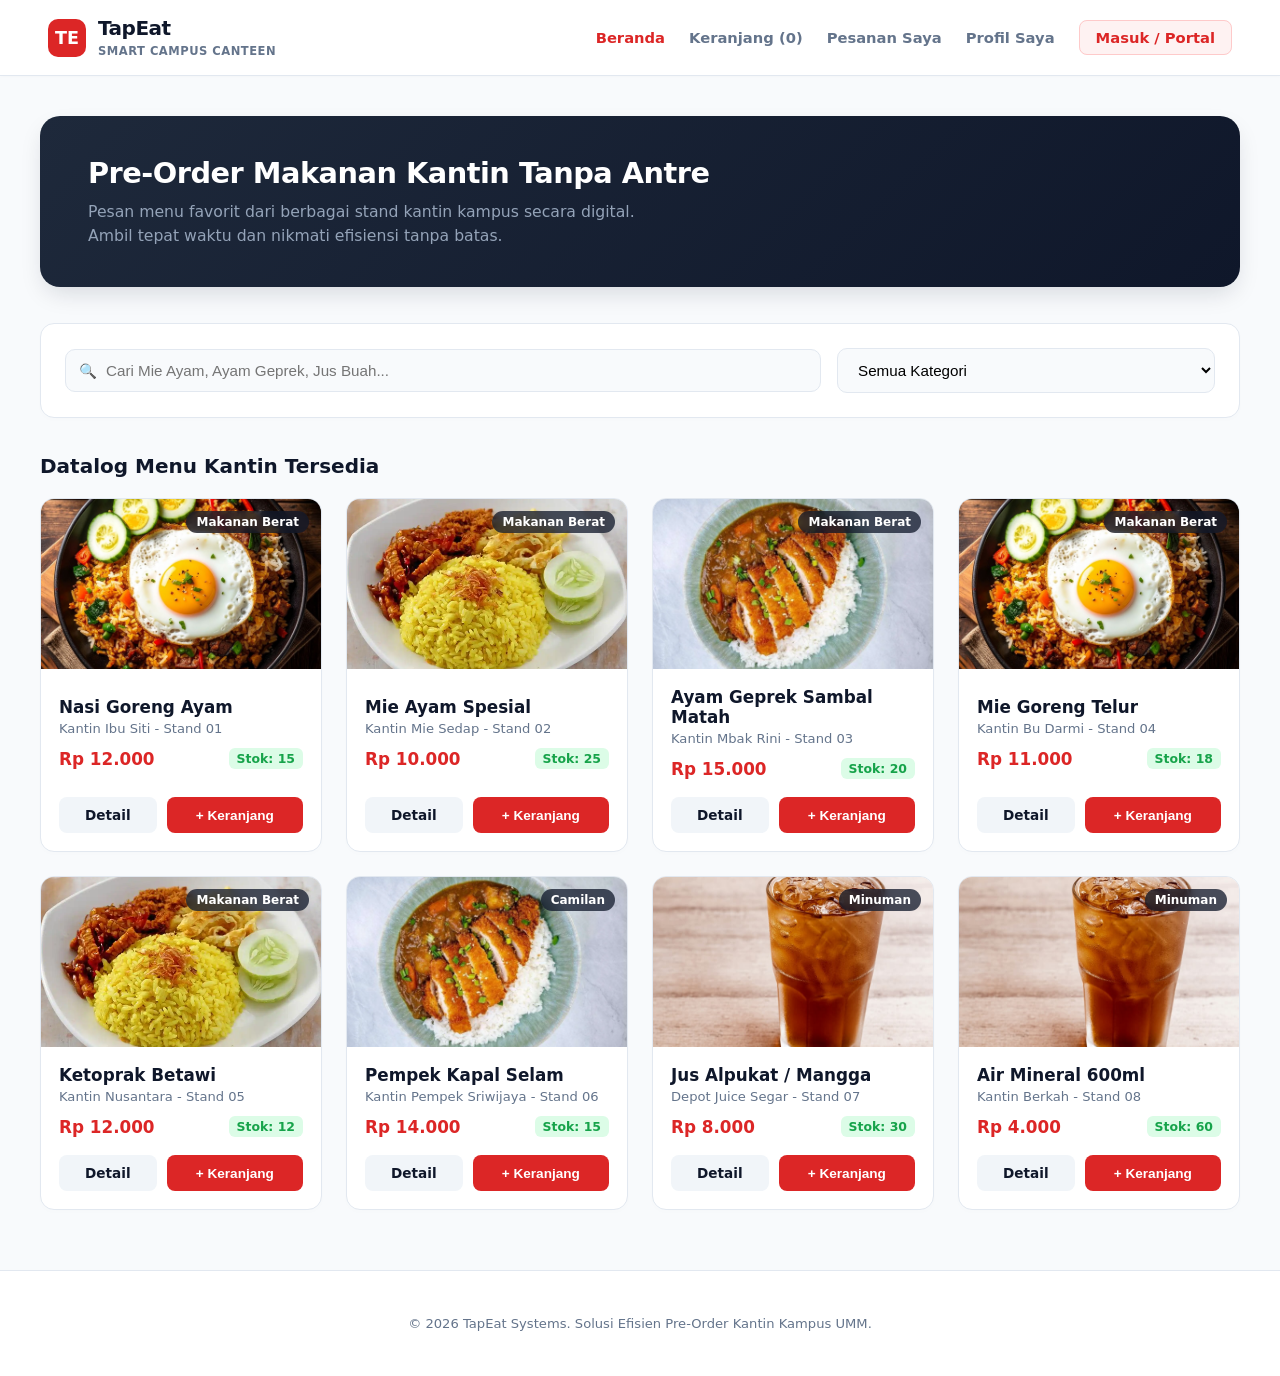
==== commit 197b033d: "Update halaman penjual dan pengguna" ====
--- a/index.html
+++ b/index.html
@@ -3,43 +3,75 @@
 <head>
     <meta charset="UTF-8">
     <meta name="viewport" content="width=device-width, initial-scale=1.0">
-    <title>TapEat - Pre-Order Kantin Kampus</title>
-    <link rel="stylesheet" href="src/css/style.css">
+    <title>TapEat - Smart Campus Canteen Pre-Order System</title>
     <style>
         :root {
-            --primary-color: #dc2626;
+            --primary: #dc2626;
             --primary-hover: #b91c1c;
             --bg-body: #f8fafc;
-            --text-main: #1e293b;
+            --surface: #ffffff;
+            --text-main: #0f172a;
             --text-muted: #64748b;
+            --border: #e2e8f0;
+            --radius: 14px;
         }
 
         body {
-            font-family: 'Segoe UI', Tahoma, Geneva, Verdana, sans-serif;
+            font-family: 'Segoe UI', system-ui, -apple-system, sans-serif;
             background-color: var(--bg-body);
             color: var(--text-main);
             margin: 0;
             padding: 0;
-        }
-
+            -webkit-font-smoothing: antialiased;
+        }
+
+        /* Navbar Korporat Modern */
         header {
-            background-color: #ffffff;
-            padding: 16px 40px;
+            background-color: var(--surface);
+            padding: 16px 48px;
             display: flex;
             justify-content: space-between;
             align-items: center;
-            box-shadow: 0 1px 3px rgba(0, 0, 0, 0.05);
+            border-bottom: 1px solid var(--border);
             position: sticky;
             top: 0;
             z-index: 100;
-        }
-
-        header h1 {
-            color: var(--primary-color);
-            font-size: 1.5rem;
-            font-weight: 700;
+            box-shadow: 0 1px 3px rgba(0,0,0,0.02);
+        }
+
+        .brand-container {
+            display: flex;
+            align-items: center;
+            gap: 12px;
+        }
+
+        .brand-logo {
+            background: var(--primary);
+            color: white;
+            width: 38px;
+            height: 38px;
+            border-radius: 10px;
+            display: flex;
+            align-items: center;
+            justify-content: center;
+            font-weight: 800;
+            font-size: 1.1rem;
+        }
+
+        .brand-name h1 {
+            color: var(--text-main);
+            font-size: 1.25rem;
+            font-weight: 800;
+            margin: 0;
             letter-spacing: -0.5px;
-            margin: 0;
+        }
+
+        .brand-name span {
+            font-size: 0.72rem;
+            color: var(--text-muted);
+            font-weight: 600;
+            text-transform: uppercase;
+            letter-spacing: 0.5px;
         }
 
         header nav ul {
@@ -54,144 +86,238 @@
         header nav ul li a {
             text-decoration: none;
             color: var(--text-muted);
-            font-weight: 500;
+            font-weight: 600;
+            font-size: 0.92rem;
+            transition: color 0.2s;
+        }
+
+        header nav ul li a:hover, header nav ul li a.active {
+            color: var(--primary);
+        }
+
+        .btn-auth-nav {
+            background: #fef2f2;
+            color: var(--primary) !important;
+            padding: 8px 16px;
+            border-radius: 8px;
+            border: 1px solid #fecaca;
+        }
+
+        /* Hero Banner Section */
+        .main-container {
+            max-width: 1200px;
+            margin: 40px auto;
+            padding: 0 24px;
+        }
+
+        .hero-banner {
+            background: linear-gradient(135deg, #1e293b 0%, #0f172a 100%);
+            border-radius: 20px;
+            padding: 40px 48px;
+            color: white;
+            margin-bottom: 36px;
+            box-shadow: 0 10px 25px -5px rgba(15, 23, 42, 0.15);
+            display: flex;
+            justify-content: space-between;
+            align-items: center;
+        }
+
+        .hero-content h2 {
+            font-size: 1.8rem;
+            font-weight: 800;
+            margin: 0 0 10px 0;
+            letter-spacing: -0.5px;
+        }
+
+        .hero-content p {
+            color: #94a3b8;
+            margin: 0;
+            font-size: 0.98rem;
+            max-width: 550px;
+            line-height: 1.5;
+        }
+
+        /* Search & Filter Section */
+        .search-section {
+            background: var(--surface);
+            padding: 24px;
+            border-radius: var(--radius);
+            border: 1px solid var(--border);
+            box-shadow: 0 2px 6px rgba(0,0,0,0.01);
+            margin-bottom: 36px;
+            display: flex;
+            gap: 16px;
+            flex-wrap: wrap;
+            align-items: center;
+        }
+
+        .search-input-wrap {
+            flex: 2;
+            min-width: 260px;
+            position: relative;
+        }
+
+        .search-input-wrap input {
+            width: 100%;
+            padding: 12px 16px 12px 40px;
+            border: 1px solid var(--border);
+            border-radius: 10px;
             font-size: 0.95rem;
-            transition: color 0.2s;
-        }
-
-        header nav ul li a:hover {
-            color: var(--primary-color);
-        }
-
-        .main-container {
-            max-width: 1150px;
-            margin: 32px auto;
-            padding: 0 20px;
-        }
-
-        /* Search Section Card */
-        .search-section {
+            outline: none;
+            background: #f8fafc;
+            box-sizing: border-box;
+            transition: all 0.2s;
+        }
+
+        .search-input-wrap input:focus {
+            border-color: var(--primary);
             background: #ffffff;
-            padding: 24px;
-            border-radius: 12px;
-            box-shadow: 0 2px 8px rgba(0, 0, 0, 0.03);
-            margin-bottom: 32px;
-        }
-
-        .search-section h2 {
-            font-size: 1.2rem;
-            font-weight: 600;
-            margin-bottom: 16px;
-            color: var(--text-main);
-        }
-
-        .search-form {
-            display: flex;
-            gap: 12px;
-            flex-wrap: wrap;
-        }
-
-        .search-form input, .search-form select {
+            box-shadow: 0 0 0 3px rgba(220, 38, 38, 0.1);
+        }
+
+        .search-input-wrap::before {
+            content: '🔍';
+            position: absolute;
+            left: 14px;
+            top: 50%;
+            transform: translateY(-50%);
+            font-size: 0.9rem;
+        }
+
+        .filter-select-wrap {
             flex: 1;
             min-width: 200px;
-            padding: 10px 14px;
-            border: 1px solid #cbd5e1;
-            border-radius: 8px;
+        }
+
+        .filter-select-wrap select {
+            width: 100%;
+            padding: 12px 16px;
+            border: 1px solid var(--border);
+            border-radius: 10px;
             font-size: 0.95rem;
             outline: none;
-            transition: border-color 0.2s;
-        }
-
-        .search-form input:focus, .search-form select:focus {
-            border-color: var(--primary-color);
-        }
-
-        .search-form button {
-            background-color: var(--primary-color);
-            color: white;
-            border: none;
-            padding: 10px 24px;
-            border-radius: 8px;
-            font-weight: 600;
+            background: #f8fafc;
+            box-sizing: border-box;
             cursor: pointer;
-            transition: background-color 0.2s;
-        }
-
-        .search-form button:hover {
-            background-color: var(--primary-hover);
-        }
-
-        /* Katalog Menu */
-        .catalog-section h3 {
-            font-size: 1.3rem;
+        }
+
+        /* Catalog Grid */
+        .catalog-header {
+            display: flex;
+            justify-content: space-between;
+            align-items: center;
+            margin-bottom: 20px;
+        }
+
+        .catalog-header h3 {
+            font-size: 1.25rem;
             font-weight: 700;
-            margin-bottom: 20px;
-            color: var(--text-main);
+            margin: 0;
         }
 
         .menu-grid {
             display: grid;
-            grid-template-columns: repeat(auto-fill, minmax(250px, 1fr));
+            grid-template-columns: repeat(auto-fill, minmax(260px, 1fr));
             gap: 24px;
         }
 
         .food-card {
-            background: #ffffff;
-            border: 1px solid #e2e8f0;
-            border-radius: 12px;
+            background: var(--surface);
+            border: 1px solid var(--border);
+            border-radius: var(--radius);
             overflow: hidden;
-            box-shadow: 0 2px 6px rgba(0, 0, 0, 0.02);
+            box-shadow: 0 2px 6px rgba(0,0,0,0.01);
             display: flex;
             flex-direction: column;
             justify-content: space-between;
-            transition: transform 0.2s, box-shadow 0.2s;
+            transition: transform 0.2s ease, box-shadow 0.2s ease;
         }
 
         .food-card:hover {
-            transform: translateY(-3px);
-            box-shadow: 0 6px 16px rgba(0, 0, 0, 0.08);
+            transform: translateY(-4px);
+            box-shadow: 0 12px 20px -8px rgba(0,0,0,0.08);
+        }
+
+        .food-image {
+            position: relative;
+            height: 170px;
         }
 
         .food-image img {
             width: 100%;
-            height: 160px;
+            height: 100%;
             object-fit: cover;
         }
 
+        .food-badge {
+            position: absolute;
+            top: 12px;
+            right: 12px;
+            background: rgba(15, 23, 42, 0.75);
+            backdrop-filter: blur(4px);
+            color: white;
+            padding: 4px 10px;
+            border-radius: 20px;
+            font-size: 0.75rem;
+            font-weight: 600;
+        }
+
         .food-details {
-            padding: 16px;
-        }
-
-        .food-card h3 {
-            font-size: 1.1rem;
+            padding: 18px;
+        }
+
+        .food-card h4 {
+            font-size: 1.05rem;
+            font-weight: 700;
+            margin: 0 0 4px 0;
+            color: var(--text-main);
+        }
+
+        .stand-name {
+            font-size: 0.82rem;
+            color: var(--text-muted);
+            margin-bottom: 12px;
+            font-weight: 500;
+        }
+
+        .food-pricing {
+            display: flex;
+            justify-content: space-between;
+            align-items: center;
+        }
+
+        .price {
+            font-size: 1.05rem;
+            font-weight: 800;
+            color: var(--primary);
+        }
+
+        .stock {
+            font-size: 0.78rem;
+            color: #16a34a;
             font-weight: 600;
-            margin: 0 0 6px 0;
-            color: var(--text-main);
-        }
-
-        .food-card p {
-            margin: 4px 0;
-            font-size: 0.88rem;
-            color: var(--text-muted);
+            background: #dcfce7;
+            padding: 3px 8px;
+            border-radius: 6px;
         }
 
         .food-actions {
-            padding: 0 16px 16px 16px;
-            display: flex;
-            flex-direction: column;
-            gap: 8px;
+            padding: 0 18px 18px 18px;
+            display: flex;
+            gap: 10px;
         }
 
         .btn-detail {
+            flex: 1;
             text-align: center;
             background-color: #f1f5f9;
             color: var(--text-main);
             text-decoration: none;
-            padding: 8px;
-            border-radius: 6px;
-            font-size: 0.88rem;
-            font-weight: 500;
-            transition: background-color 0.2s;
+            padding: 10px;
+            border-radius: 8px;
+            font-size: 0.85rem;
+            font-weight: 600;
+            transition: background 0.2s;
         }
 
         .btn-detail:hover {
@@ -199,36 +325,51 @@
         }
 
         .btn-cart {
-            background-color: var(--primary-color);
+            flex: 1.5;
+            background-color: var(--primary);
             color: white;
             border: none;
-            padding: 9px;
-            border-radius: 6px;
+            padding: 10px;
+            border-radius: 8px;
             cursor: pointer;
             font-weight: 600;
-            font-size: 0.88rem;
-            transition: background-color 0.2s;
+            font-size: 0.85rem;
+            transition: filter 0.2s;
         }
 
         .btn-cart:hover {
-            background-color: var(--primary-hover);
-        }
-
-        /* Styling untuk Toast Notification Modern */
+            filter: brightness(0.9);
+        }
+
+        #empty-message {
+            display: none;
+            text-align: center;
+            padding: 50px;
+            background: var(--surface);
+            border: 2px dashed var(--border);
+            border-radius: var(--radius);
+            grid-column: 1 / -1;
+            color: var(--text-muted);
+            font-size: 1rem;
+            font-weight: 600;
+        }
+
+        /* Toast Notification */
         #toast-notification {
             visibility: hidden;
-            min-width: 250px;
-            background-color: #1e293b;
+            min-width: 280px;
+            background-color: #0f172a;
             color: #fff;
             text-align: center;
-            border-radius: 8px;
-            padding: 14px 20px;
+            border-radius: 10px;
+            padding: 14px 22px;
             position: fixed;
-            zIndex: 1000;
+            z-index: 1000;
             right: 30px;
             bottom: 30px;
-            font-size: 0.95rem;
-            box-shadow: 0 4px 12px rgba(0,0,0,0.15);
+            font-size: 0.92rem;
+            box-shadow: 0 10px 25px rgba(0,0,0,0.15);
+            border-left: 4px solid #10b981;
         }
 
         #toast-notification.show {
@@ -236,170 +377,256 @@
             animation: fadein 0.3s, fadeout 0.3s 2.2s;
         }
 
-        @keyframes fadein {
-            from {bottom: 0; opacity: 0;}
-            to {bottom: 30px; opacity: 1;}
-        }
-
-        @keyframes fadeout {
-            from {bottom: 30px; opacity: 1;}
-            to {bottom: 0; opacity: 0;}
-        }
-
-        #empty-message {
-            display: none;
-            text-align: center;
-            padding: 40px;
-            background: #ffffff;
-            border: 1px dashed #cbd5e1;
-            border-radius: 12px;
-            grid-column: 1 / -1;
-            color: var(--text-muted);
-            font-size: 1.1rem;
-            font-weight: 500;
-        }
+        @keyframes fadein { from {bottom: 0; opacity: 0;} to {bottom: 30px; opacity: 1;} }
+        @keyframes fadeout { from {bottom: 30px; opacity: 1;} to {bottom: 0; opacity: 0;} }
 
         footer {
             text-align: center;
-            padding: 24px;
+            padding: 32px;
             color: var(--text-muted);
-            font-size: 0.85rem;
+            font-size: 0.82rem;
             margin-top: 60px;
-            border-top: 1px solid #e2e8f0;
-            background-color: #ffffff;
+            border-top: 1px solid var(--border);
+            background-color: var(--surface);
         }
     </style>
 </head>
 <body>
 
-    <!-- Header & Navigasi -->
+    <!-- Header Korporat Modern -->
     <header>
-        <h1>TapEat</h1>
+        <div class="brand-container">
+            <div class="brand-logo">TE</div>
+            <div class="brand-name">
+                <h1>TapEat</h1>
+                <span>Smart Campus Canteen</span>
+            </div>
+        </div>
         <nav>
             <ul>
-                <li><a href="index.html" style="color: var(--primary-color); font-weight: 600;">Beranda</a></li>
+                <li><a href="index.html" class="active">Beranda</a></li>
                 <li><a href="src/html/keranjang.html" id="cart-link">Keranjang (0)</a></li>
                 <li><a href="src/html/status.html">Pesanan Saya</a></li>
+                <li><a href="src/html/profile.html">Profil Saya</a></li>
+                <li><a href="src/html/login.html" class="btn-auth-nav">Masuk / Portal</a></li>
             </ul>
         </nav>
     </header>
 
-    <!-- Main Content -->
     <main class="main-container">
-        <!-- Fitur Search & Filter -->
+        
+        <!-- Hero Banner Profesional -->
+        <section class="hero-banner">
+            <div class="hero-content">
+                <h2>Pre-Order Makanan Kantin Tanpa Antre</h2>
+                <p>Pesan menu favorit dari berbagai stand kantin kampus secara digital. Ambil tepat waktu dan nikmati efisiensi tanpa batas.</p>
+            </div>
+        </section>
+
+        <!-- Search & Filter Bar -->
         <section class="search-section">
-            <h2>Cari Makanan</h2>
-            <div class="search-form">
-                <input type="text" id="search-input" placeholder="Cari Nasi Goreng, Ayam, Es Teh...">
+            <div class="search-input-wrap">
+                <input type="text" id="search-input" placeholder="Cari Mie Ayam, Ayam Geprek, Jus Buah...">
+            </div>
+            <div class="filter-select-wrap">
                 <select id="category-select">
                     <option value="">Semua Kategori</option>
                     <option value="makanan-berat">Makanan Berat</option>
                     <option value="camilan">Camilan</option>
                     <option value="minuman">Minuman</option>
                 </select>
-                <button type="button" id="search-btn">Cari</button>
             </div>
         </section>
 
-        <!-- Daftar Makanan / Katalog -->
-        <section class="catalog-section">
-            <h3>Daftar Menu Makanan</h3>
-
+        <!-- Catalog Section -->
+        <section>
+            <div class="catalog-header">
+                <h3>Datalog Menu Kantin Tersedia</h3>
+            </div>
             <div class="menu-grid" id="menu-container">
-                <!-- Card 1: Nasi Goreng Ayam -->
+                
+                <!-- 1. Nasi Goreng Ayam -->
                 <article class="food-card" data-name="nasi goreng ayam" data-category="makanan-berat">
-                    <figure class="food-image" style="margin: 0;">
+                    <div class="food-image">
                         <img src="Assets/images/nasiGoreng.jpg" alt="Nasi Goreng Ayam">
-                    </figure>
-                    <div class="food-details">
-                        <h3>Nasi Goreng Ayam</h3>
-                        <p>Kantin Ibu Siti - Stand 01</p>
-                        <p>Harga: <strong>Rp 12.000</strong></p>
-                        <p>Stok Tersedia: 15</p>
-                    </div>
-                    <div class="food-actions">
-                        <a href="src/html/detailMakanan.html?menu=nasi-goreng" class="btn-detail">Lihat Detail</a>
-                        <button type="button" class="btn-cart" onclick="addToCart('nasi-goreng')">Tambah ke Keranjang</button>
-                    </div>
-                </article>
-
-                <!-- Card 2: Nasi Kuning -->
-                <article class="food-card" data-name="nasi kuning" data-category="makanan-berat">
-                    <figure class="food-image" style="margin: 0;">
-                        <img src="Assets/images/nasiKuning.jpg" alt="Nasi Kuning">
-                    </figure>
-                    <div class="food-details">
-                        <h3>Nasi Kuning</h3>
-                        <p>Kantin Endyul - Stand 02</p>
-                        <p>Harga: <strong>Rp 12.000</strong></p>
-                        <p>Stok Tersedia: 20</p>
-                    </div>
-                    <div class="food-actions">
-                        <a href="src/html/detailMakanan.html?menu=nasi-kuning" class="btn-detail">Lihat Detail</a>
-                        <button type="button" class="btn-cart" onclick="addToCart('nasi-kuning')">Tambah ke Keranjang</button>
-                    </div>
-                </article>
-
-                <!-- Card 3: Nasi Ayam Katsu -->
-                <article class="food-card" data-name="nasi ayam katsu" data-category="makanan-berat">
-                    <figure class="food-image" style="margin: 0;">
-                        <img src="Assets/images/nasiAyamKatsu.jpg" alt="Nasi Ayam Katsu">
-                    </figure>
-                    <div class="food-details">
-                        <h3>Nasi Ayam Katsu</h3>
-                        <p>Kantin Pojok - Stand 03</p>
-                        <p>Harga: <strong>Rp 13.000</strong></p>
-                        <p>Stok Tersedia: 25</p>
-                    </div>
-                    <div class="food-actions">
-                        <a href="src/html/detailMakanan.html?menu=ayam-katsu" class="btn-detail">Lihat Detail</a>
-                        <button type="button" class="btn-cart" onclick="addToCart('ayam-katsu')">Tambah ke Keranjang</button>
-                    </div>
-                </article>
-
-                <!-- Card 4: Es Teh Manis -->
-                <article class="food-card" data-name="es teh manis" data-category="minuman">
-                    <figure class="food-image" style="margin: 0;">
-                        <img src="Assets/images/EstehManis.jpg" alt="Es Teh Manis">
-                    </figure>
-                    <div class="food-details">
-                        <h3>Es Teh Manis</h3>
-                        <p>Kantin Berkah - Stand 05</p>
-                        <p>Harga: <strong>Rp 3.000</strong></p>
-                        <p>Stok Tersedia: 50</p>
-                    </div>
-                    <div class="food-actions">
-                        <a href="src/html/detailMakanan.html?menu=es-teh" class="btn-detail">Lihat Detail</a>
-                        <button type="button" class="btn-cart" onclick="addToCart('es-teh')">Tambah ke Keranjang</button>
-                    </div>
-                </article>
-
-                <!-- Pesan jika menu tidak ditemukan -->
+                        <span class="food-badge">Makanan Berat</span>
+                    </div>
+                    <div class="food-details">
+                        <h4>Nasi Goreng Ayam</h4>
+                        <div class="stand-name">Kantin Ibu Siti - Stand 01</div>
+                        <div class="food-pricing">
+                            <span class="price">Rp 12.000</span>
+                            <span class="stock">Stok: 15</span>
+                        </div>
+                    </div>
+                    <div class="food-actions">
+                        <a href="src/html/detailMakanan.html?menu=nasi-goreng" class="btn-detail">Detail</a>
+                        <button type="button" class="btn-cart" onclick="addToCart('nasi-goreng')">+ Keranjang</button>
+                    </div>
+                </article>
+
+                <!-- 2. Mie Ayam -->
+                <article class="food-card" data-name="mie ayam" data-category="makanan-berat">
+                    <div class="food-image">
+                        <img src="Assets/images/nasiKuning.jpg" alt="Mie Ayam">
+                        <span class="food-badge">Makanan Berat</span>
+                    </div>
+                    <div class="food-details">
+                        <h4>Mie Ayam Spesial</h4>
+                        <div class="stand-name">Kantin Mie Sedap - Stand 02</div>
+                        <div class="food-pricing">
+                            <span class="price">Rp 10.000</span>
+                            <span class="stock">Stok: 25</span>
+                        </div>
+                    </div>
+                    <div class="food-actions">
+                        <a href="src/html/detailMakanan.html?menu=mie-ayam" class="btn-detail">Detail</a>
+                        <button type="button" class="btn-cart" onclick="addToCart('mie-ayam')">+ Keranjang</button>
+                    </div>
+                </article>
+
+                <!-- 3. Ayam Geprek -->
+                <article class="food-card" data-name="ayam geprek" data-category="makanan-berat">
+                    <div class="food-image">
+                        <img src="Assets/images/nasiAyamKatsu.jpg" alt="Ayam Geprek">
+                        <span class="food-badge">Makanan Berat</span>
+                    </div>
+                    <div class="food-details">
+                        <h4>Ayam Geprek Sambal Matah</h4>
+                        <div class="stand-name">Kantin Mbak Rini - Stand 03</div>
+                        <div class="food-pricing">
+                            <span class="price">Rp 15.000</span>
+                            <span class="stock">Stok: 20</span>
+                        </div>
+                    </div>
+                    <div class="food-actions">
+                        <a href="src/html/detailMakanan.html?menu=ayam-geprek" class="btn-detail">Detail</a>
+                        <button type="button" class="btn-cart" onclick="addToCart('ayam-geprek')">+ Keranjang</button>
+                    </div>
+                </article>
+
+                <!-- 4. Mie Goreng -->
+                <article class="food-card" data-name="mie goreng" data-category="makanan-berat">
+                    <div class="food-image">
+                        <img src="Assets/images/nasiGoreng.jpg" alt="Mie Goreng">
+                        <span class="food-badge">Makanan Berat</span>
+                    </div>
+                    <div class="food-details">
+                        <h4>Mie Goreng Telur</h4>
+                        <div class="stand-name">Kantin Bu Darmi - Stand 04</div>
+                        <div class="food-pricing">
+                            <span class="price">Rp 11.000</span>
+                            <span class="stock">Stok: 18</span>
+                        </div>
+                    </div>
+                    <div class="food-actions">
+                        <a href="src/html/detailMakanan.html?menu=mie-goreng" class="btn-detail">Detail</a>
+                        <button type="button" class="btn-cart" onclick="addToCart('mie-goreng')">+ Keranjang</button>
+                    </div>
+                </article>
+
+                <!-- 5. Ketoprak -->
+                <article class="food-card" data-name="ketoprak" data-category="makanan-berat">
+                    <div class="food-image">
+                        <img src="Assets/images/nasiKuning.jpg" alt="Ketoprak">
+                        <span class="food-badge">Makanan Berat</span>
+                    </div>
+                    <div class="food-details">
+                        <h4>Ketoprak Betawi</h4>
+                        <div class="stand-name">Kantin Nusantara - Stand 05</div>
+                        <div class="food-pricing">
+                            <span class="price">Rp 12.000</span>
+                            <span class="stock">Stok: 12</span>
+                        </div>
+                    </div>
+                    <div class="food-actions">
+                        <a href="src/html/detailMakanan.html?menu=ketoprak" class="btn-detail">Detail</a>
+                        <button type="button" class="btn-cart" onclick="addToCart('ketoprak')">+ Keranjang</button>
+                    </div>
+                </article>
+
+                <!-- 6. Pempek -->
+                <article class="food-card" data-name="pempek" data-category="camilan">
+                    <div class="food-image">
+                        <img src="Assets/images/nasiAyamKatsu.jpg" alt="Pempek">
+                        <span class="food-badge">Camilan</span>
+                    </div>
+                    <div class="food-details">
+                        <h4>Pempek Kapal Selam</h4>
+                        <div class="stand-name">Kantin Pempek Sriwijaya - Stand 06</div>
+                        <div class="food-pricing">
+                            <span class="price">Rp 14.000</span>
+                            <span class="stock">Stok: 15</span>
+                        </div>
+                    </div>
+                    <div class="food-actions">
+                        <a href="src/html/detailMakanan.html?menu=pempek" class="btn-detail">Detail</a>
+                        <button type="button" class="btn-cart" onclick="addToCart('pempek')">+ Keranjang</button>
+                    </div>
+                </article>
+
+                <!-- 7. Jus Buah -->
+                <article class="food-card" data-name="jus buah" data-category="minuman">
+                    <div class="food-image">
+                        <img src="Assets/images/EstehManis.jpg" alt="Jus Buah">
+                        <span class="food-badge">Minuman</span>
+                    </div>
+                    <div class="food-details">
+                        <h4>Jus Alpukat / Mangga</h4>
+                        <div class="stand-name">Depot Juice Segar - Stand 07</div>
+                        <div class="food-pricing">
+                            <span class="price">Rp 8.000</span>
+                            <span class="stock">Stok: 30</span>
+                        </div>
+                    </div>
+                    <div class="food-actions">
+                        <a href="src/html/detailMakanan.html?menu=jus-buah" class="btn-detail">Detail</a>
+                        <button type="button" class="btn-cart" onclick="addToCart('jus-buah')">+ Keranjang</button>
+                    </div>
+                </article>
+
+                <!-- 8. Air Mineral -->
+                <article class="food-card" data-name="air mineral" data-category="minuman">
+                    <div class="food-image">
+                        <img src="Assets/images/EstehManis.jpg" alt="Air Mineral">
+                        <span class="food-badge">Minuman</span>
+                    </div>
+                    <div class="food-details">
+                        <h4>Air Mineral 600ml</h4>
+                        <div class="stand-name">Kantin Berkah - Stand 08</div>
+                        <div class="food-pricing">
+                            <span class="price">Rp 4.000</span>
+                            <span class="stock">Stok: 60</span>
+                        </div>
+                    </div>
+                    <div class="food-actions">
+                        <a href="src/html/detailMakanan.html?menu=air-mineral" class="btn-detail">Detail</a>
+                        <button type="button" class="btn-cart" onclick="addToCart('air-mineral')">+ Keranjang</button>
+                    </div>
+                </article>
+
                 <div id="empty-message">
-                    <p>🍽️ Maaf, menu tidak tersedia.</p>
+                    <p>🍽️ Maaf, menu makanan yang Anda cari tidak ditemukan.</p>
                 </div>
             </div>
         </section>
     </main>
 
-    <!-- Toast Notification Element -->
     <div id="toast-notification">✓ Menu berhasil ditambahkan ke keranjang!</div>
-
-    <!-- Footer -->
-    <footer>
-        <p>&copy; 2026 TapEat. Solusi Efisien Tanpa Antre.</p>
-    </footer>
-
-    <!-- Script JavaScript untuk Filter & Toast Notification Tanpa Alert Bawaan -->
+    <footer><p>&copy; 2026 TapEat Systems. Solusi Efisien Pre-Order Kantin Kampus UMM.</p></footer>
+
     <script>
         const menuDatabase = {
             "nasi-goreng": { title: "Nasi Goreng Ayam", stand: "Kantin Ibu Siti - Stand 01", priceNum: 12000, price: "Rp 12.000" },
-            "nasi-kuning": { title: "Nasi Kuning", stand: "Kantin Endyul - Stand 02", priceNum: 12000, price: "Rp 12.000" },
-            "ayam-katsu": { title: "Nasi Ayam Katsu", stand: "Kantin Pojok - Stand 03", priceNum: 13000, price: "Rp 13.000" },
-            "es-teh": { title: "Es Teh Manis", stand: "Kantin Berkah - Stand 05", priceNum: 3000, price: "Rp 3.000" }
+            "mie-ayam": { title: "Mie Ayam Spesial", stand: "Kantin Mie Sedap - Stand 02", priceNum: 10000, price: "Rp 10.000" },
+            "ayam-geprek": { title: "Ayam Geprek Sambal Matah", stand: "Kantin Mbak Rini - Stand 03", priceNum: 15000, price: "Rp 15.000" },
+            "mie-goreng": { title: "Mie Goreng Telur", stand: "Kantin Bu Darmi - Stand 04", priceNum: 11000, price: "Rp 11.000" },
+            "ketoprak": { title: "Ketoprak Betawi", stand: "Kantin Nusantara - Stand 05", priceNum: 12000, price: "Rp 12.000" },
+            "pempek": { title: "Pempek Kapal Selam", stand: "Kantin Pempek Sriwijaya - Stand 06", priceNum: 14000, price: "Rp 14.000" },
+            "jus-buah": { title: "Jus Alpukat / Mangga", stand: "Depot Juice Segar - Stand 07", priceNum: 8000, price: "Rp 8.000" },
+            "air-mineral": { title: "Air Mineral 600ml", stand: "Kantin Berkah - Stand 08", priceNum: 4000, price: "Rp 4.000" }
         };
 
-        // Update badge jumlah keranjang di navbar saat halaman dimuat
         function updateCartBadge() {
             let cart = JSON.parse(localStorage.getItem('tapest_cart')) || [];
             let totalItems = cart.reduce((sum, item) => sum + item.qty, 0);
@@ -409,7 +636,6 @@
 
         const searchInput = document.getElementById('search-input');
         const categorySelect = document.getElementById('category-select');
-        const searchBtn = document.getElementById('search-btn');
         const foodCards = document.querySelectorAll('.food-card');
         const emptyMessage = document.getElementById('empty-message');
 
@@ -421,37 +647,24 @@
             foodCards.forEach(card => {
                 const foodName = card.getAttribute('data-name');
                 const foodCategory = card.getAttribute('data-category');
-
-                const matchesSearch = foodName.includes(query);
-                const matchesCategory = selectedCategory === "" || foodCategory === selectedCategory;
-
-                if (matchesSearch && matchesCategory) {
+                if ((foodName.includes(query)) && (selectedCategory === "" || foodCategory === selectedCategory)) {
                     card.style.display = 'flex';
                     visibleCount++;
                 } else {
                     card.style.display = 'none';
                 }
             });
-
-            if (visibleCount === 0) {
-                emptyMessage.style.display = 'block';
-            } else {
-                emptyMessage.style.display = 'none';
-            }
-        }
-
-        searchBtn.addEventListener('click', filterMenu);
+            emptyMessage.style.display = (visibleCount === 0) ? 'block' : 'none';
+        }
+
         searchInput.addEventListener('keyup', filterMenu);
         categorySelect.addEventListener('change', filterMenu);
 
-        // Fungsi Tambah ke Keranjang menggunakan Toast Notification yang Elegan
         function addToCart(menuKey) {
             let cart = JSON.parse(localStorage.getItem('tapest_cart')) || [];
-            let existingItem = cart.find(item => item.key === menuKey);
-            
-            if (existingItem) {
-                existingItem.qty += 1;
-            } else {
+            let item = cart.find(i => i.key === menuKey);
+            if (item) { item.qty += 1; } 
+            else {
                 cart.push({
                     key: menuKey,
                     title: menuDatabase[menuKey].title,
@@ -461,16 +674,13 @@
                     qty: 1
                 });
             }
-
             localStorage.setItem('tapest_cart', JSON.stringify(cart));
             updateCartBadge();
 
-            // Tampilkan Toast Notification halus di pojok kanan bawah
             const toast = document.getElementById('toast-notification');
             toast.className = "show";
             setTimeout(() => { toast.className = toast.className.replace("show", ""); }, 2500);
         }
     </script>
-
 </body>
 </html>
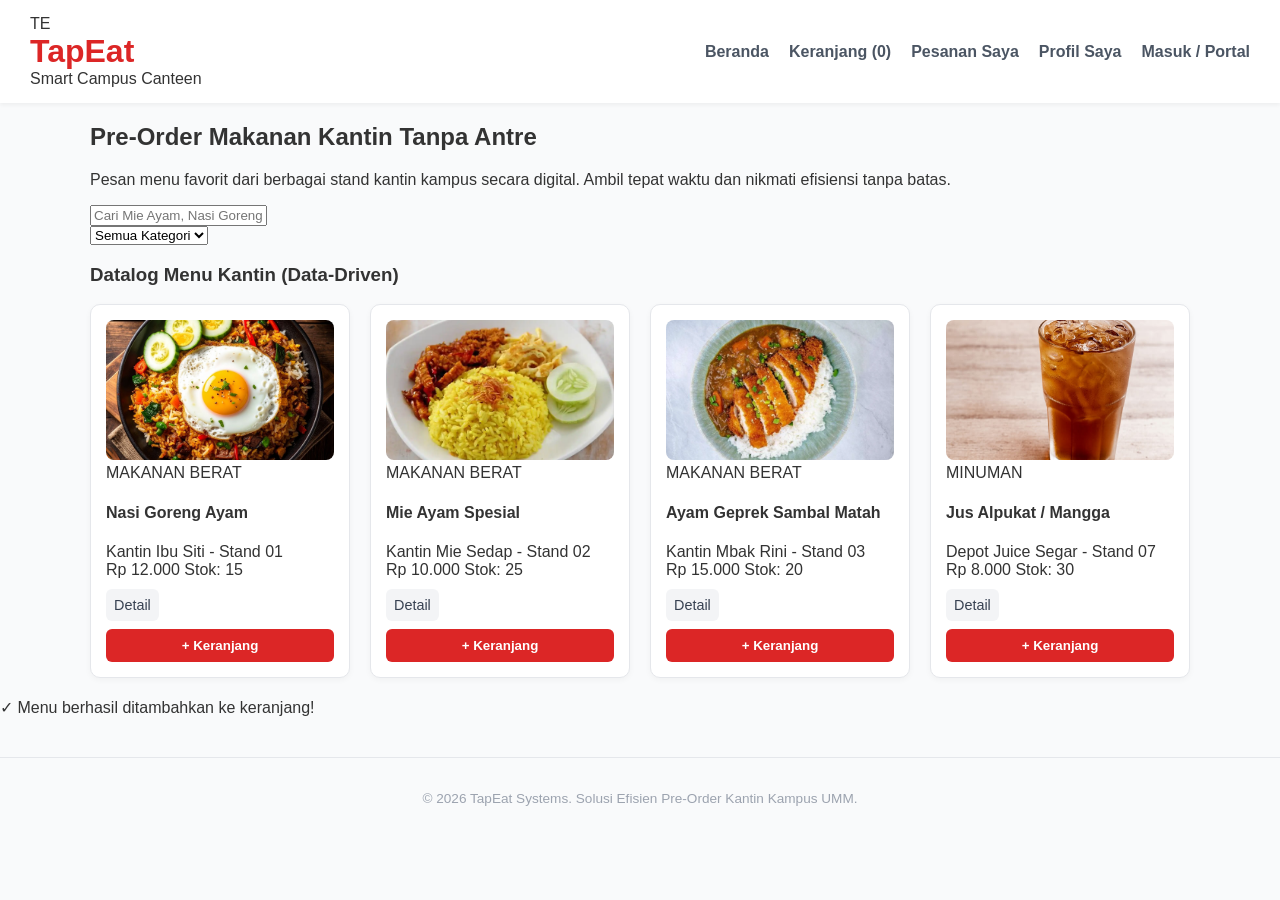
==== commit 2b4370b8: "Update Sprint 03 Menu diletakkan di public/menu.json dan dipanggil oleh main.js." ====
--- a/index.html
+++ b/index.html
@@ -4,396 +4,10 @@
     <meta charset="UTF-8">
     <meta name="viewport" content="width=device-width, initial-scale=1.0">
     <title>TapEat - Smart Campus Canteen Pre-Order System</title>
-    <style>
-        :root {
-            --primary: #dc2626;
-            --primary-hover: #b91c1c;
-            --bg-body: #f8fafc;
-            --surface: #ffffff;
-            --text-main: #0f172a;
-            --text-muted: #64748b;
-            --border: #e2e8f0;
-            --radius: 14px;
-        }
-
-        body {
-            font-family: 'Segoe UI', system-ui, -apple-system, sans-serif;
-            background-color: var(--bg-body);
-            color: var(--text-main);
-            margin: 0;
-            padding: 0;
-            -webkit-font-smoothing: antialiased;
-        }
-
-        /* Navbar Korporat Modern */
-        header {
-            background-color: var(--surface);
-            padding: 16px 48px;
-            display: flex;
-            justify-content: space-between;
-            align-items: center;
-            border-bottom: 1px solid var(--border);
-            position: sticky;
-            top: 0;
-            z-index: 100;
-            box-shadow: 0 1px 3px rgba(0,0,0,0.02);
-        }
-
-        .brand-container {
-            display: flex;
-            align-items: center;
-            gap: 12px;
-        }
-
-        .brand-logo {
-            background: var(--primary);
-            color: white;
-            width: 38px;
-            height: 38px;
-            border-radius: 10px;
-            display: flex;
-            align-items: center;
-            justify-content: center;
-            font-weight: 800;
-            font-size: 1.1rem;
-        }
-
-        .brand-name h1 {
-            color: var(--text-main);
-            font-size: 1.25rem;
-            font-weight: 800;
-            margin: 0;
-            letter-spacing: -0.5px;
-        }
-
-        .brand-name span {
-            font-size: 0.72rem;
-            color: var(--text-muted);
-            font-weight: 600;
-            text-transform: uppercase;
-            letter-spacing: 0.5px;
-        }
-
-        header nav ul {
-            list-style: none;
-            display: flex;
-            gap: 24px;
-            margin: 0;
-            padding: 0;
-            align-items: center;
-        }
-
-        header nav ul li a {
-            text-decoration: none;
-            color: var(--text-muted);
-            font-weight: 600;
-            font-size: 0.92rem;
-            transition: color 0.2s;
-        }
-
-        header nav ul li a:hover, header nav ul li a.active {
-            color: var(--primary);
-        }
-
-        .btn-auth-nav {
-            background: #fef2f2;
-            color: var(--primary) !important;
-            padding: 8px 16px;
-            border-radius: 8px;
-            border: 1px solid #fecaca;
-        }
-
-        /* Hero Banner Section */
-        .main-container {
-            max-width: 1200px;
-            margin: 40px auto;
-            padding: 0 24px;
-        }
-
-        .hero-banner {
-            background: linear-gradient(135deg, #1e293b 0%, #0f172a 100%);
-            border-radius: 20px;
-            padding: 40px 48px;
-            color: white;
-            margin-bottom: 36px;
-            box-shadow: 0 10px 25px -5px rgba(15, 23, 42, 0.15);
-            display: flex;
-            justify-content: space-between;
-            align-items: center;
-        }
-
-        .hero-content h2 {
-            font-size: 1.8rem;
-            font-weight: 800;
-            margin: 0 0 10px 0;
-            letter-spacing: -0.5px;
-        }
-
-        .hero-content p {
-            color: #94a3b8;
-            margin: 0;
-            font-size: 0.98rem;
-            max-width: 550px;
-            line-height: 1.5;
-        }
-
-        /* Search & Filter Section */
-        .search-section {
-            background: var(--surface);
-            padding: 24px;
-            border-radius: var(--radius);
-            border: 1px solid var(--border);
-            box-shadow: 0 2px 6px rgba(0,0,0,0.01);
-            margin-bottom: 36px;
-            display: flex;
-            gap: 16px;
-            flex-wrap: wrap;
-            align-items: center;
-        }
-
-        .search-input-wrap {
-            flex: 2;
-            min-width: 260px;
-            position: relative;
-        }
-
-        .search-input-wrap input {
-            width: 100%;
-            padding: 12px 16px 12px 40px;
-            border: 1px solid var(--border);
-            border-radius: 10px;
-            font-size: 0.95rem;
-            outline: none;
-            background: #f8fafc;
-            box-sizing: border-box;
-            transition: all 0.2s;
-        }
-
-        .search-input-wrap input:focus {
-            border-color: var(--primary);
-            background: #ffffff;
-            box-shadow: 0 0 0 3px rgba(220, 38, 38, 0.1);
-        }
-
-        .search-input-wrap::before {
-            content: '🔍';
-            position: absolute;
-            left: 14px;
-            top: 50%;
-            transform: translateY(-50%);
-            font-size: 0.9rem;
-        }
-
-        .filter-select-wrap {
-            flex: 1;
-            min-width: 200px;
-        }
-
-        .filter-select-wrap select {
-            width: 100%;
-            padding: 12px 16px;
-            border: 1px solid var(--border);
-            border-radius: 10px;
-            font-size: 0.95rem;
-            outline: none;
-            background: #f8fafc;
-            box-sizing: border-box;
-            cursor: pointer;
-        }
-
-        /* Catalog Grid */
-        .catalog-header {
-            display: flex;
-            justify-content: space-between;
-            align-items: center;
-            margin-bottom: 20px;
-        }
-
-        .catalog-header h3 {
-            font-size: 1.25rem;
-            font-weight: 700;
-            margin: 0;
-        }
-
-        .menu-grid {
-            display: grid;
-            grid-template-columns: repeat(auto-fill, minmax(260px, 1fr));
-            gap: 24px;
-        }
-
-        .food-card {
-            background: var(--surface);
-            border: 1px solid var(--border);
-            border-radius: var(--radius);
-            overflow: hidden;
-            box-shadow: 0 2px 6px rgba(0,0,0,0.01);
-            display: flex;
-            flex-direction: column;
-            justify-content: space-between;
-            transition: transform 0.2s ease, box-shadow 0.2s ease;
-        }
-
-        .food-card:hover {
-            transform: translateY(-4px);
-            box-shadow: 0 12px 20px -8px rgba(0,0,0,0.08);
-        }
-
-        .food-image {
-            position: relative;
-            height: 170px;
-        }
-
-        .food-image img {
-            width: 100%;
-            height: 100%;
-            object-fit: cover;
-        }
-
-        .food-badge {
-            position: absolute;
-            top: 12px;
-            right: 12px;
-            background: rgba(15, 23, 42, 0.75);
-            backdrop-filter: blur(4px);
-            color: white;
-            padding: 4px 10px;
-            border-radius: 20px;
-            font-size: 0.75rem;
-            font-weight: 600;
-        }
-
-        .food-details {
-            padding: 18px;
-        }
-
-        .food-card h4 {
-            font-size: 1.05rem;
-            font-weight: 700;
-            margin: 0 0 4px 0;
-            color: var(--text-main);
-        }
-
-        .stand-name {
-            font-size: 0.82rem;
-            color: var(--text-muted);
-            margin-bottom: 12px;
-            font-weight: 500;
-        }
-
-        .food-pricing {
-            display: flex;
-            justify-content: space-between;
-            align-items: center;
-        }
-
-        .price {
-            font-size: 1.05rem;
-            font-weight: 800;
-            color: var(--primary);
-        }
-
-        .stock {
-            font-size: 0.78rem;
-            color: #16a34a;
-            font-weight: 600;
-            background: #dcfce7;
-            padding: 3px 8px;
-            border-radius: 6px;
-        }
-
-        .food-actions {
-            padding: 0 18px 18px 18px;
-            display: flex;
-            gap: 10px;
-        }
-
-        .btn-detail {
-            flex: 1;
-            text-align: center;
-            background-color: #f1f5f9;
-            color: var(--text-main);
-            text-decoration: none;
-            padding: 10px;
-            border-radius: 8px;
-            font-size: 0.85rem;
-            font-weight: 600;
-            transition: background 0.2s;
-        }
-
-        .btn-detail:hover {
-            background-color: #e2e8f0;
-        }
-
-        .btn-cart {
-            flex: 1.5;
-            background-color: var(--primary);
-            color: white;
-            border: none;
-            padding: 10px;
-            border-radius: 8px;
-            cursor: pointer;
-            font-weight: 600;
-            font-size: 0.85rem;
-            transition: filter 0.2s;
-        }
-
-        .btn-cart:hover {
-            filter: brightness(0.9);
-        }
-
-        #empty-message {
-            display: none;
-            text-align: center;
-            padding: 50px;
-            background: var(--surface);
-            border: 2px dashed var(--border);
-            border-radius: var(--radius);
-            grid-column: 1 / -1;
-            color: var(--text-muted);
-            font-size: 1rem;
-            font-weight: 600;
-        }
-
-        /* Toast Notification */
-        #toast-notification {
-            visibility: hidden;
-            min-width: 280px;
-            background-color: #0f172a;
-            color: #fff;
-            text-align: center;
-            border-radius: 10px;
-            padding: 14px 22px;
-            position: fixed;
-            z-index: 1000;
-            right: 30px;
-            bottom: 30px;
-            font-size: 0.92rem;
-            box-shadow: 0 10px 25px rgba(0,0,0,0.15);
-            border-left: 4px solid #10b981;
-        }
-
-        #toast-notification.show {
-            visibility: visible;
-            animation: fadein 0.3s, fadeout 0.3s 2.2s;
-        }
-
-        @keyframes fadein { from {bottom: 0; opacity: 0;} to {bottom: 30px; opacity: 1;} }
-        @keyframes fadeout { from {bottom: 30px; opacity: 1;} to {bottom: 0; opacity: 0;} }
-
-        footer {
-            text-align: center;
-            padding: 32px;
-            color: var(--text-muted);
-            font-size: 0.82rem;
-            margin-top: 60px;
-            border-top: 1px solid var(--border);
-            background-color: var(--surface);
-        }
-    </style>
+    <link rel="stylesheet" href="src/css/style.css">
 </head>
 <body>
 
-    <!-- Header Korporat Modern -->
     <header>
         <div class="brand-container">
             <div class="brand-logo">TE</div>
@@ -415,7 +29,6 @@
 
     <main class="main-container">
         
-        <!-- Hero Banner Profesional -->
         <section class="hero-banner">
             <div class="hero-content">
                 <h2>Pre-Order Makanan Kantin Tanpa Antre</h2>
@@ -423,10 +36,9 @@
             </div>
         </section>
 
-        <!-- Search & Filter Bar -->
         <section class="search-section">
             <div class="search-input-wrap">
-                <input type="text" id="search-input" placeholder="Cari Mie Ayam, Ayam Geprek, Jus Buah...">
+                <input type="text" id="search-input" placeholder="Cari Mie Ayam, Nasi Goreng, Jus...">
             </div>
             <div class="filter-select-wrap">
                 <select id="category-select">
@@ -438,176 +50,16 @@
             </div>
         </section>
 
-        <!-- Catalog Section -->
         <section>
             <div class="catalog-header">
-                <h3>Datalog Menu Kantin Tersedia</h3>
+                <h3>Datalog Menu Kantin (Data-Driven)</h3>
             </div>
-            <div class="menu-grid" id="menu-container">
-                
-                <!-- 1. Nasi Goreng Ayam -->
-                <article class="food-card" data-name="nasi goreng ayam" data-category="makanan-berat">
-                    <div class="food-image">
-                        <img src="Assets/images/nasiGoreng.jpg" alt="Nasi Goreng Ayam">
-                        <span class="food-badge">Makanan Berat</span>
-                    </div>
-                    <div class="food-details">
-                        <h4>Nasi Goreng Ayam</h4>
-                        <div class="stand-name">Kantin Ibu Siti - Stand 01</div>
-                        <div class="food-pricing">
-                            <span class="price">Rp 12.000</span>
-                            <span class="stock">Stok: 15</span>
-                        </div>
-                    </div>
-                    <div class="food-actions">
-                        <a href="src/html/detailMakanan.html?menu=nasi-goreng" class="btn-detail">Detail</a>
-                        <button type="button" class="btn-cart" onclick="addToCart('nasi-goreng')">+ Keranjang</button>
-                    </div>
-                </article>
+            
+            <!-- Container untuk Render Data dari API -->
+            <div class="menu-grid" id="menu-container"></div>
 
-                <!-- 2. Mie Ayam -->
-                <article class="food-card" data-name="mie ayam" data-category="makanan-berat">
-                    <div class="food-image">
-                        <img src="Assets/images/nasiKuning.jpg" alt="Mie Ayam">
-                        <span class="food-badge">Makanan Berat</span>
-                    </div>
-                    <div class="food-details">
-                        <h4>Mie Ayam Spesial</h4>
-                        <div class="stand-name">Kantin Mie Sedap - Stand 02</div>
-                        <div class="food-pricing">
-                            <span class="price">Rp 10.000</span>
-                            <span class="stock">Stok: 25</span>
-                        </div>
-                    </div>
-                    <div class="food-actions">
-                        <a href="src/html/detailMakanan.html?menu=mie-ayam" class="btn-detail">Detail</a>
-                        <button type="button" class="btn-cart" onclick="addToCart('mie-ayam')">+ Keranjang</button>
-                    </div>
-                </article>
-
-                <!-- 3. Ayam Geprek -->
-                <article class="food-card" data-name="ayam geprek" data-category="makanan-berat">
-                    <div class="food-image">
-                        <img src="Assets/images/nasiAyamKatsu.jpg" alt="Ayam Geprek">
-                        <span class="food-badge">Makanan Berat</span>
-                    </div>
-                    <div class="food-details">
-                        <h4>Ayam Geprek Sambal Matah</h4>
-                        <div class="stand-name">Kantin Mbak Rini - Stand 03</div>
-                        <div class="food-pricing">
-                            <span class="price">Rp 15.000</span>
-                            <span class="stock">Stok: 20</span>
-                        </div>
-                    </div>
-                    <div class="food-actions">
-                        <a href="src/html/detailMakanan.html?menu=ayam-geprek" class="btn-detail">Detail</a>
-                        <button type="button" class="btn-cart" onclick="addToCart('ayam-geprek')">+ Keranjang</button>
-                    </div>
-                </article>
-
-                <!-- 4. Mie Goreng -->
-                <article class="food-card" data-name="mie goreng" data-category="makanan-berat">
-                    <div class="food-image">
-                        <img src="Assets/images/nasiGoreng.jpg" alt="Mie Goreng">
-                        <span class="food-badge">Makanan Berat</span>
-                    </div>
-                    <div class="food-details">
-                        <h4>Mie Goreng Telur</h4>
-                        <div class="stand-name">Kantin Bu Darmi - Stand 04</div>
-                        <div class="food-pricing">
-                            <span class="price">Rp 11.000</span>
-                            <span class="stock">Stok: 18</span>
-                        </div>
-                    </div>
-                    <div class="food-actions">
-                        <a href="src/html/detailMakanan.html?menu=mie-goreng" class="btn-detail">Detail</a>
-                        <button type="button" class="btn-cart" onclick="addToCart('mie-goreng')">+ Keranjang</button>
-                    </div>
-                </article>
-
-                <!-- 5. Ketoprak -->
-                <article class="food-card" data-name="ketoprak" data-category="makanan-berat">
-                    <div class="food-image">
-                        <img src="Assets/images/nasiKuning.jpg" alt="Ketoprak">
-                        <span class="food-badge">Makanan Berat</span>
-                    </div>
-                    <div class="food-details">
-                        <h4>Ketoprak Betawi</h4>
-                        <div class="stand-name">Kantin Nusantara - Stand 05</div>
-                        <div class="food-pricing">
-                            <span class="price">Rp 12.000</span>
-                            <span class="stock">Stok: 12</span>
-                        </div>
-                    </div>
-                    <div class="food-actions">
-                        <a href="src/html/detailMakanan.html?menu=ketoprak" class="btn-detail">Detail</a>
-                        <button type="button" class="btn-cart" onclick="addToCart('ketoprak')">+ Keranjang</button>
-                    </div>
-                </article>
-
-                <!-- 6. Pempek -->
-                <article class="food-card" data-name="pempek" data-category="camilan">
-                    <div class="food-image">
-                        <img src="Assets/images/nasiAyamKatsu.jpg" alt="Pempek">
-                        <span class="food-badge">Camilan</span>
-                    </div>
-                    <div class="food-details">
-                        <h4>Pempek Kapal Selam</h4>
-                        <div class="stand-name">Kantin Pempek Sriwijaya - Stand 06</div>
-                        <div class="food-pricing">
-                            <span class="price">Rp 14.000</span>
-                            <span class="stock">Stok: 15</span>
-                        </div>
-                    </div>
-                    <div class="food-actions">
-                        <a href="src/html/detailMakanan.html?menu=pempek" class="btn-detail">Detail</a>
-                        <button type="button" class="btn-cart" onclick="addToCart('pempek')">+ Keranjang</button>
-                    </div>
-                </article>
-
-                <!-- 7. Jus Buah -->
-                <article class="food-card" data-name="jus buah" data-category="minuman">
-                    <div class="food-image">
-                        <img src="Assets/images/EstehManis.jpg" alt="Jus Buah">
-                        <span class="food-badge">Minuman</span>
-                    </div>
-                    <div class="food-details">
-                        <h4>Jus Alpukat / Mangga</h4>
-                        <div class="stand-name">Depot Juice Segar - Stand 07</div>
-                        <div class="food-pricing">
-                            <span class="price">Rp 8.000</span>
-                            <span class="stock">Stok: 30</span>
-                        </div>
-                    </div>
-                    <div class="food-actions">
-                        <a href="src/html/detailMakanan.html?menu=jus-buah" class="btn-detail">Detail</a>
-                        <button type="button" class="btn-cart" onclick="addToCart('jus-buah')">+ Keranjang</button>
-                    </div>
-                </article>
-
-                <!-- 8. Air Mineral -->
-                <article class="food-card" data-name="air mineral" data-category="minuman">
-                    <div class="food-image">
-                        <img src="Assets/images/EstehManis.jpg" alt="Air Mineral">
-                        <span class="food-badge">Minuman</span>
-                    </div>
-                    <div class="food-details">
-                        <h4>Air Mineral 600ml</h4>
-                        <div class="stand-name">Kantin Berkah - Stand 08</div>
-                        <div class="food-pricing">
-                            <span class="price">Rp 4.000</span>
-                            <span class="stock">Stok: 60</span>
-                        </div>
-                    </div>
-                    <div class="food-actions">
-                        <a href="src/html/detailMakanan.html?menu=air-mineral" class="btn-detail">Detail</a>
-                        <button type="button" class="btn-cart" onclick="addToCart('air-mineral')">+ Keranjang</button>
-                    </div>
-                </article>
-
-                <div id="empty-message">
-                    <p>🍽️ Maaf, menu makanan yang Anda cari tidak ditemukan.</p>
-                </div>
+            <div id="empty-message" style="display:none; text-align:center; padding:30px;">
+                <p>🍽️ Maaf, menu makanan yang Anda cari tidak ditemukan.</p>
             </div>
         </section>
     </main>
@@ -615,72 +67,7 @@
     <div id="toast-notification">✓ Menu berhasil ditambahkan ke keranjang!</div>
     <footer><p>&copy; 2026 TapEat Systems. Solusi Efisien Pre-Order Kantin Kampus UMM.</p></footer>
 
-    <script>
-        const menuDatabase = {
-            "nasi-goreng": { title: "Nasi Goreng Ayam", stand: "Kantin Ibu Siti - Stand 01", priceNum: 12000, price: "Rp 12.000" },
-            "mie-ayam": { title: "Mie Ayam Spesial", stand: "Kantin Mie Sedap - Stand 02", priceNum: 10000, price: "Rp 10.000" },
-            "ayam-geprek": { title: "Ayam Geprek Sambal Matah", stand: "Kantin Mbak Rini - Stand 03", priceNum: 15000, price: "Rp 15.000" },
-            "mie-goreng": { title: "Mie Goreng Telur", stand: "Kantin Bu Darmi - Stand 04", priceNum: 11000, price: "Rp 11.000" },
-            "ketoprak": { title: "Ketoprak Betawi", stand: "Kantin Nusantara - Stand 05", priceNum: 12000, price: "Rp 12.000" },
-            "pempek": { title: "Pempek Kapal Selam", stand: "Kantin Pempek Sriwijaya - Stand 06", priceNum: 14000, price: "Rp 14.000" },
-            "jus-buah": { title: "Jus Alpukat / Mangga", stand: "Depot Juice Segar - Stand 07", priceNum: 8000, price: "Rp 8.000" },
-            "air-mineral": { title: "Air Mineral 600ml", stand: "Kantin Berkah - Stand 08", priceNum: 4000, price: "Rp 4.000" }
-        };
-
-        function updateCartBadge() {
-            let cart = JSON.parse(localStorage.getItem('tapest_cart')) || [];
-            let totalItems = cart.reduce((sum, item) => sum + item.qty, 0);
-            document.getElementById('cart-link').textContent = `Keranjang (${totalItems})`;
-        }
-        updateCartBadge();
-
-        const searchInput = document.getElementById('search-input');
-        const categorySelect = document.getElementById('category-select');
-        const foodCards = document.querySelectorAll('.food-card');
-        const emptyMessage = document.getElementById('empty-message');
-
-        function filterMenu() {
-            const query = searchInput.value.toLowerCase().trim();
-            const selectedCategory = categorySelect.value;
-            let visibleCount = 0;
-
-            foodCards.forEach(card => {
-                const foodName = card.getAttribute('data-name');
-                const foodCategory = card.getAttribute('data-category');
-                if ((foodName.includes(query)) && (selectedCategory === "" || foodCategory === selectedCategory)) {
-                    card.style.display = 'flex';
-                    visibleCount++;
-                } else {
-                    card.style.display = 'none';
-                }
-            });
-            emptyMessage.style.display = (visibleCount === 0) ? 'block' : 'none';
-        }
-
-        searchInput.addEventListener('keyup', filterMenu);
-        categorySelect.addEventListener('change', filterMenu);
-
-        function addToCart(menuKey) {
-            let cart = JSON.parse(localStorage.getItem('tapest_cart')) || [];
-            let item = cart.find(i => i.key === menuKey);
-            if (item) { item.qty += 1; } 
-            else {
-                cart.push({
-                    key: menuKey,
-                    title: menuDatabase[menuKey].title,
-                    stand: menuDatabase[menuKey].stand,
-                    priceNum: menuDatabase[menuKey].priceNum,
-                    price: menuDatabase[menuKey].price,
-                    qty: 1
-                });
-            }
-            localStorage.setItem('tapest_cart', JSON.stringify(cart));
-            updateCartBadge();
-
-            const toast = document.getElementById('toast-notification');
-            toast.className = "show";
-            setTimeout(() => { toast.className = toast.className.replace("show", ""); }, 2500);
-        }
-    </script>
+    <!-- Connect ke Script Async/Await API -->
+    <script src="src/js/main.js"></script>
 </body>
 </html>
--- a/src/css/style.css
+++ b/src/css/style.css
@@ -0,0 +1,138 @@
+/* Pengaturan Dasar Halaman */
+body {
+    font-family: Arial, sans-serif;
+    margin: 0;
+    padding: 0;
+    background-color: #f9fafb;
+    color: #333;
+}
+
+header {
+    background-color: #ffffff;
+    padding: 15px 30px;
+    display: flex;
+    justify-content: space-between;
+    align-items: center;
+    box-shadow: 0 2px 4px rgba(0,0,0,0.05);
+}
+
+header h1 {
+    color: #dc2626;
+    margin: 0;
+}
+
+header nav ul {
+    list-style: none;
+    display: flex;
+    gap: 20px;
+    margin: 0;
+    padding: 0;
+}
+
+header nav ul li a {
+    text-decoration: none;
+    color: #4b5563;
+    font-weight: 600;
+}
+
+header nav ul li a:hover {
+    color: #dc2626;
+}
+
+/* Konten Utama */
+.main-container {
+    max-width: 1100px;
+    margin: 20px auto;
+    padding: 0 20px;
+}
+
+/* Bagian Daftar Menu Makanan */
+#daftar-makanan {
+    margin-top: 30px;
+}
+
+#daftar-makanan > h3 {
+    font-size: 1.4rem;
+    font-weight: bold;
+    margin-bottom: 20px;
+    color: #1f2937;
+    width: 100%;
+}
+
+/* Mengatur agar kartu menu berjajar ke samping dengan rapi dan responsif */
+.menu-grid {
+    display: grid;
+    grid-template-columns: repeat(auto-fill, minmax(240px, 1fr));
+    gap: 20px;
+    width: 100%;
+}
+
+/* Desain Kartu Makanan (Food Card) */
+.food-card {
+    background: #ffffff;
+    border: 1px solid #e5e7eb;
+    border-radius: 10px;
+    padding: 15px;
+    box-shadow: 0 2px 6px rgba(0,0,0,0.04);
+    display: flex;
+    flex-direction: column;
+    justify-content: space-between;
+}
+
+.food-image img {
+    width: 100%;
+    height: 140px;
+    object-fit: cover;
+    border-radius: 8px;
+}
+
+.food-card h3 {
+    font-size: 1.1rem;
+    margin: 10px 0 5px 0;
+    color: #111827;
+}
+
+.food-card p {
+    margin: 4px 0;
+    font-size: 0.9rem;
+    color: #6b7280;
+}
+
+.food-card a {
+    display: inline-block;
+    text-align: center;
+    background-color: #f3f4f6;
+    color: #374151;
+    text-decoration: none;
+    padding: 8px;
+    border-radius: 6px;
+    margin-top: 10px;
+    font-size: 0.9rem;
+    font-weight: 500;
+}
+
+.food-card button {
+    background-color: #dc2626;
+    color: white;
+    border: none;
+    padding: 9px;
+    border-radius: 6px;
+    cursor: pointer;
+    font-weight: 600;
+    margin-top: 8px;
+    width: 100%;
+}
+
+.food-card button:hover {
+    background-color: #b91c1c;
+}
+
+/* Footer */
+footer {
+    text-align: center;
+    padding: 20px;
+    color: #9ca3af;
+    font-size: 0.85rem;
+    margin-top: 40px;
+    border-top: 1px solid #e5e7eb;
+}
